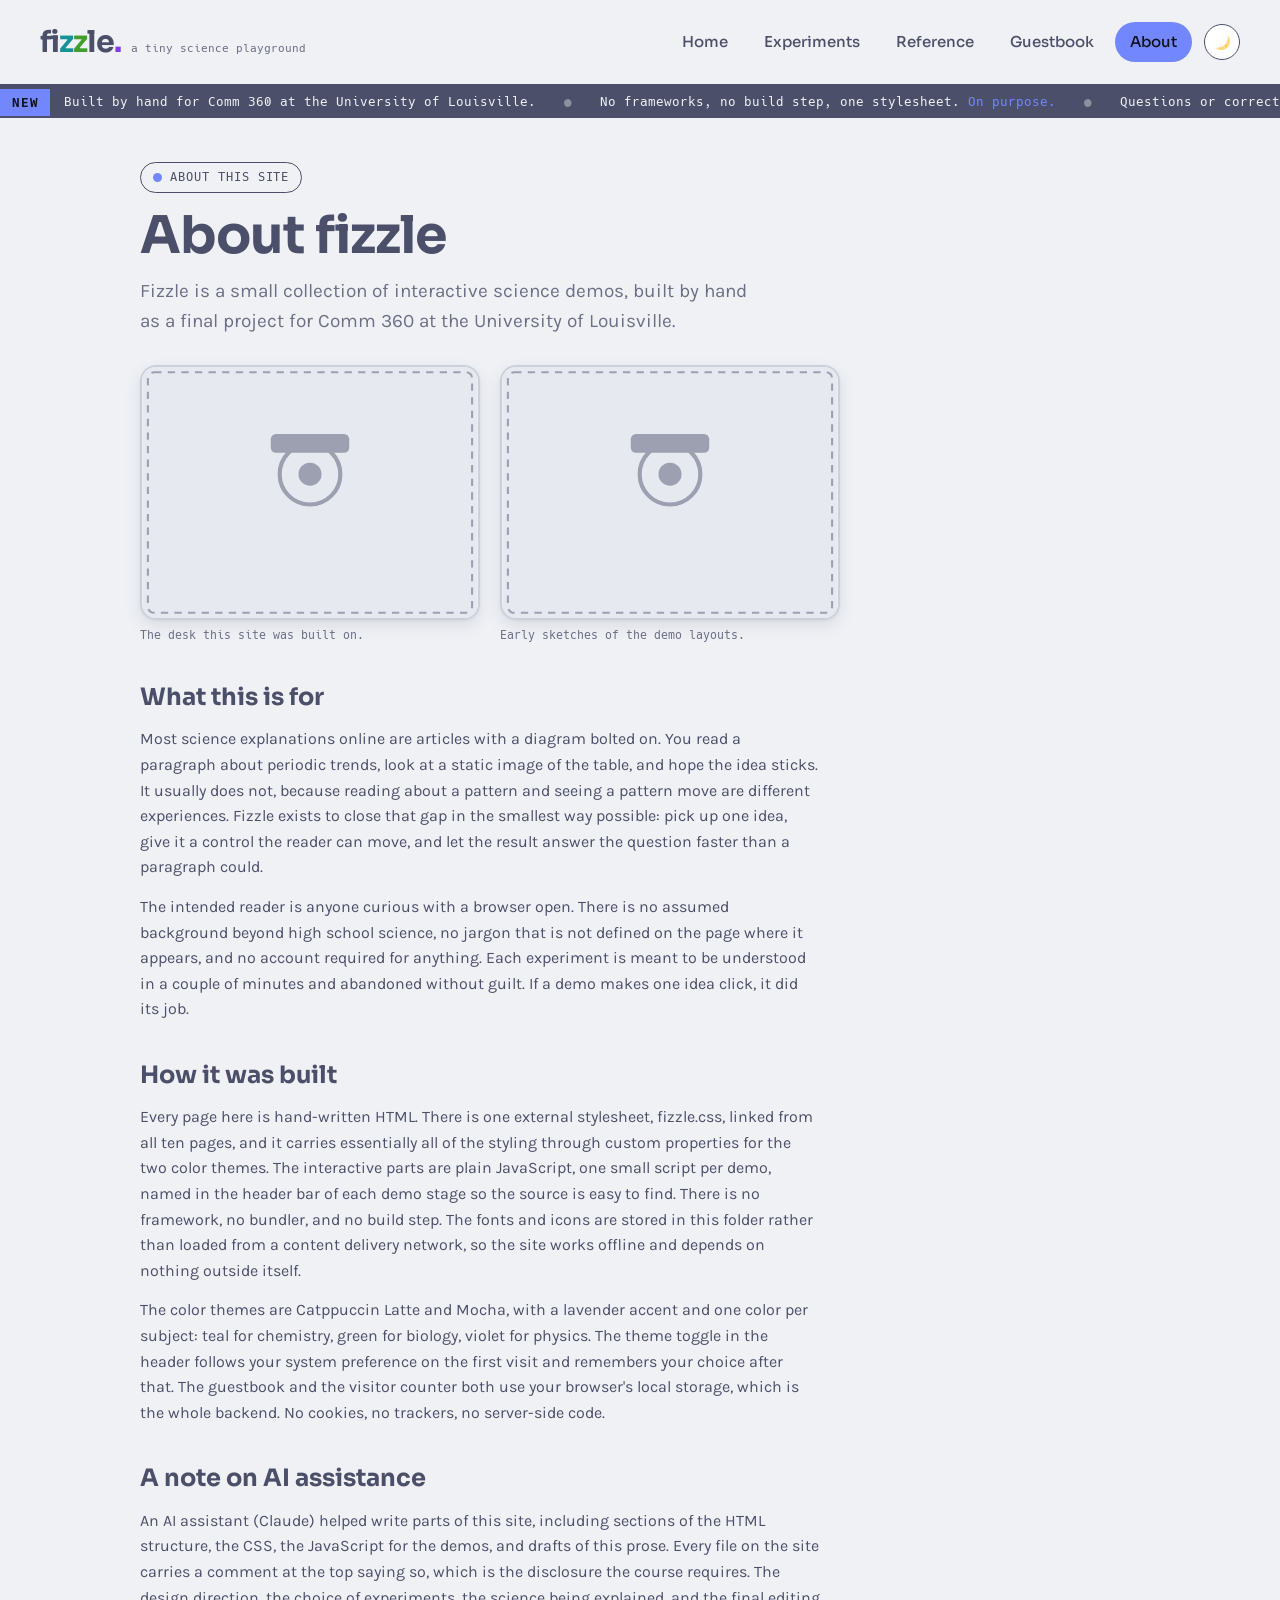
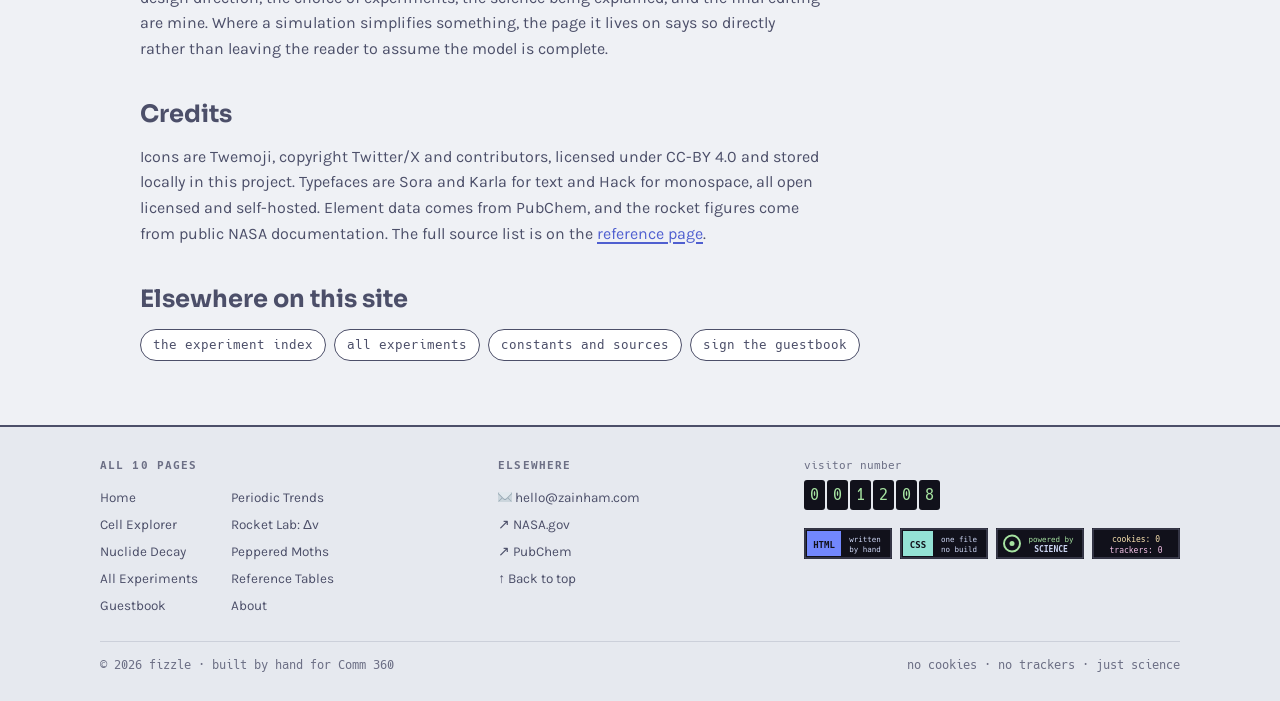
==== about.html @ 0d77f9d0 "feat: add about page Purpose, audience, build notes, the AI-assistance statement in prose, and credi" ====
<!DOCTYPE html>
<!-- AI-ASSISTED: portions of this file were written with the help of an AI assistant (Claude), per course policy.
     Twemoji icons (images/twemoji/) are copyright Twitter/X and contributors, licensed CC-BY 4.0. -->
<html lang="en">
<head>
<meta charset="utf-8">
<meta name="viewport" content="width=device-width, initial-scale=1">
<title>About &middot; fizzle.</title>
<meta name="description" content="What fizzle is, who it is for, and how it was built.">
<link rel="stylesheet" href="fizzle.css">
<link rel="icon" href="images/twemoji/26a1.svg">
<script src="js/site.js" defer></script>
</head>
<body>
<a class="fz-skip" href="#main">Skip to content</a>
<header class="fz-head" id="top">
  <a class="fz-logo" href="index.html">
    <span class="word">fi<em>z</em><em>z</em>le<em>.</em></span>
    <span class="dom">a tiny science playground</span>
  </a>
  <div class="fz-headright">
    <nav class="fz-nav" aria-label="Main navigation">
      <a href="index.html">Home</a>
      <a href="experiments.html">Experiments</a>
      <a href="reference.html">Reference</a>
      <a href="guestbook.html">Guestbook</a>
      <a href="about.html" class="on">About</a>
    </nav>
    <button class="fz-theme" type="button" aria-label="Toggle dark or light theme">
      <img class="em moon" src="images/twemoji/1f319.svg" alt="">
      <img class="em sun" src="images/twemoji/2600.svg" alt="">
    </button>
  </div>
</header>

<div class="fz-ticker">
  <button type="button" class="flag" id="fz-tick-btn" aria-pressed="false">NEW</button>
  <div class="lane"><div class="track">
    <span>Built by hand for Comm 360 at the University of Louisville.</span>
    <span class="sep">&#9679;</span>
    <span>No frameworks, no build step, one stylesheet. <em>On purpose.</em></span>
    <span class="sep">&#9679;</span>
    <span>Questions or corrections? The email link is in the footer.</span>
  </div></div>
</div>

<main class="fz-main" id="main">
  <span class="fz-kicker"><span class="dot"></span>about this site</span>
  <h1 class="fz-h1">About fizzle</h1>
  <p class="fz-hook">Fizzle is a small collection of interactive science demos, built by hand as a final project for Comm 360 at the University of Louisville.</p>

  <div class="fz-photos">
    <figure>
      <img src="images/about-photo-1.svg" alt="The desk where this site was built" width="340" height="255">
      <figcaption>The desk this site was built on.</figcaption>
    </figure>
    <figure>
      <img src="images/about-photo-2.svg" alt="Early sketches of the demo page layouts" width="340" height="255">
      <figcaption>Early sketches of the demo layouts.</figcaption>
    </figure>
  </div>

  <div class="fz-prose">
    <h2>What this is for</h2>
    <p>Most science explanations online are articles with a diagram bolted on. You read a paragraph about periodic trends, look at a static image of the table, and hope the idea sticks. It usually does not, because reading about a pattern and seeing a pattern move are different experiences. Fizzle exists to close that gap in the smallest way possible: pick up one idea, give it a control the reader can move, and let the result answer the question faster than a paragraph could.</p>
    <p>The intended reader is anyone curious with a browser open. There is no assumed background beyond high school science, no jargon that is not defined on the page where it appears, and no account required for anything. Each experiment is meant to be understood in a couple of minutes and abandoned without guilt. If a demo makes one idea click, it did its job.</p>

    <h2>How it was built</h2>
    <p>Every page here is hand-written HTML. There is one external stylesheet, fizzle.css, linked from all ten pages, and it carries essentially all of the styling through custom properties for the two color themes. The interactive parts are plain JavaScript, one small script per demo, named in the header bar of each demo stage so the source is easy to find. There is no framework, no bundler, and no build step. The fonts and icons are stored in this folder rather than loaded from a content delivery network, so the site works offline and depends on nothing outside itself.</p>
    <p>The color themes are Catppuccin Latte and Mocha, with a lavender accent and one color per subject: teal for chemistry, green for biology, violet for physics. The theme toggle in the header follows your system preference on the first visit and remembers your choice after that. The guestbook and the visitor counter both use your browser's local storage, which is the whole backend. No cookies, no trackers, no server-side code.</p>

    <h2>A note on AI assistance</h2>
    <p>An AI assistant (Claude) helped write parts of this site, including sections of the HTML structure, the CSS, the JavaScript for the demos, and drafts of this prose. Every file on the site carries a comment at the top saying so, which is the disclosure the course requires. The design direction, the choice of experiments, the science being explained, and the final editing are mine. Where a simulation simplifies something, the page it lives on says so directly rather than leaving the reader to assume the model is complete.</p>

    <h2>Credits</h2>
    <p>Icons are Twemoji, copyright Twitter/X and contributors, licensed under CC-BY 4.0 and stored locally in this project. Typefaces are Sora and Karla for text and Hack for monospace, all open licensed and self-hosted. Element data comes from PubChem, and the rocket figures come from public NASA documentation. The full source list is on the <a href="reference.html">reference page</a>.</p>

    <h2>Elsewhere on this site</h2>
    <ul class="fz-related">
      <li><a href="index.html">the experiment index</a></li>
      <li><a href="experiments.html">all experiments</a></li>
      <li><a href="reference.html">constants and sources</a></li>
      <li><a href="guestbook.html">sign the guestbook</a></li>
    </ul>
  </div>
</main>

<footer class="fz-foot">
  <div class="cols">
    <div>
      <h2>All 10 pages</h2>
      <ul class="fz-sitemap">
        <li><a href="index.html">Home</a></li>
        <li><a href="periodic.html">Periodic Trends</a></li>
        <li><a href="cells.html">Cell Explorer</a></li>
        <li><a href="rocket.html">Rocket Lab: &Delta;v</a></li>
        <li><a href="decay.html">Nuclide Decay</a></li>
        <li><a href="moths.html">Peppered Moths</a></li>
        <li><a href="experiments.html">All Experiments</a></li>
        <li><a href="reference.html">Reference Tables</a></li>
        <li><a href="guestbook.html">Guestbook</a></li>
        <li><a href="about.html">About</a></li>
      </ul>
    </div>
    <div>
      <h2>Elsewhere</h2>
      <ul>
        <li><a href="mailto:hello@zainham.com"><img class="em" src="images/twemoji/2709.svg" alt=""> hello@zainham.com</a></li>
        <li><a href="https://www.nasa.gov/">&#8599; NASA.gov</a></li>
        <li><a href="https://pubchem.ncbi.nlm.nih.gov/">&#8599; PubChem</a></li>
        <li><a href="#top">&#8593; Back to top</a></li>
      </ul>
    </div>
    <div class="fz-counter">
      <span class="lab">visitor number</span>
      <div class="fz-odo"><span>0</span><span>0</span><span>1</span><span>2</span><span>0</span><span>8</span></div>
      <div class="fz-badges">
        <img src="images/badge-1.svg" alt="88 by 31 button badge: HTML written by hand" width="88" height="31">
        <img src="images/badge-2.svg" alt="88 by 31 button badge: CSS, one file, no build step" width="88" height="31">
        <img src="images/badge-3.svg" alt="88 by 31 button badge: powered by science" width="88" height="31">
        <img src="images/badge-4.svg" alt="88 by 31 button badge: zero cookies, zero trackers" width="88" height="31">
      </div>
    </div>
  </div>
  <div class="base">
    <span>&copy; 2026 fizzle &middot; built by hand for Comm 360</span>
    <span>no cookies &middot; no trackers &middot; just science</span>
  </div>
</footer>
</body>
</html>
---- fizzle.css ----
/* AI-ASSISTED: portions of this file were written with the help of an AI assistant (Claude), per course policy.
   fizzle.css: the one external stylesheet for fizzle.zainham.com.
   Palette: Catppuccin Latte (light, default) / Catppuccin Mocha (dark), lavender accent.
   Fonts: Sora (display), Karla (body), Hack (mono), self-hosted in fonts/.
   Icons: Twemoji SVGs (CC-BY 4.0, jdecked/twemoji), self-hosted in images/twemoji/. */

/* ---------- fonts ---------- */
@font-face{font-family:'Sora';font-weight:400;font-style:normal;font-display:swap;src:url('fonts/sora-400.woff2') format('woff2')}
@font-face{font-family:'Sora';font-weight:500;font-style:normal;font-display:swap;src:url('fonts/sora-500.woff2') format('woff2')}
@font-face{font-family:'Sora';font-weight:600;font-style:normal;font-display:swap;src:url('fonts/sora-600.woff2') format('woff2')}
@font-face{font-family:'Sora';font-weight:700;font-style:normal;font-display:swap;src:url('fonts/sora-700.woff2') format('woff2')}
@font-face{font-family:'Karla';font-weight:400;font-style:normal;font-display:swap;src:url('fonts/karla-400.woff2') format('woff2')}
@font-face{font-family:'Karla';font-weight:400;font-style:italic;font-display:swap;src:url('fonts/karla-400-italic.woff2') format('woff2')}
@font-face{font-family:'Karla';font-weight:700;font-style:normal;font-display:swap;src:url('fonts/karla-700.woff2') format('woff2')}
@font-face{font-family:'Hack';font-weight:400;font-style:normal;font-display:swap;src:url('fonts/hack-400.woff2') format('woff2')}
@font-face{font-family:'Hack';font-weight:700;font-style:normal;font-display:swap;src:url('fonts/hack-700.woff2') format('woff2')}

/* ---------- theme tokens ---------- */
:root{
  /* Catppuccin Latte */
  --base:#eff1f5; --mantle:#e6e9ef; --crust:#dce0e8; --card:#ffffff;
  --text:#4c4f69; --subtext:#6c6f85; --line:#ccd0da; --border:#4c4f69;
  --lavender:#7287fd; --chem:#179299; --bio:#40a02b; --phys:#8839ef;
  --yellow:#df8e1d; --pink:#ea76cb; --green:#40a02b; --odo:#a6e3a1;
  --inv-bg:#4c4f69; --inv-text:#eff1f5; --accent-contrast:#11111b;
  /* text-only accent variants: the display accents above fail WCAG AA as text */
  --link:#4f5fd0; --link-hover:#c4257f; --pink-text:#c4257f;
  --phys-contrast:#ffffff;
  --chem-soft:color-mix(in oklab,var(--chem) 14%,var(--card));
  --bio-soft:color-mix(in oklab,var(--bio) 14%,var(--card));
  --phys-soft:color-mix(in oklab,var(--phys) 14%,var(--card));
  --yellow-soft:color-mix(in oklab,var(--yellow) 16%,var(--card));
  --lav-soft:color-mix(in oklab,var(--lavender) 14%,var(--card));
  --radius:16px; --shadow:0 2px 0 var(--border);
  --shadow-soft:0 1px 2px rgba(76,79,105,.08),0 6px 16px rgba(76,79,105,.12);
  --font-display:'Sora',sans-serif;
  --font-body:'Karla',sans-serif;
  --font-mono:'Hack','IBM Plex Mono',monospace;
}
body.dark{
  /* Catppuccin Mocha */
  --base:#1e1e2e; --mantle:#181825; --crust:#11111b; --card:#313244;
  --text:#cdd6f4; --subtext:#a6adc8; --line:#45475a; --border:#585b70;
  --lavender:#b4befe; --chem:#94e2d5; --bio:#a6e3a1; --phys:#cba6f7;
  --yellow:#f9e2af; --pink:#f5c2e7; --green:#a6e3a1; --odo:#a6e3a1;
  --inv-bg:#11111b; --inv-text:#cdd6f4; --accent-contrast:#11111b;
  --link:#b4befe; --link-hover:#f5c2e7; --pink-text:#f5c2e7;
  --phys-contrast:#11111b;
  --chem-soft:color-mix(in oklab,var(--chem) 20%,var(--card));
  --bio-soft:color-mix(in oklab,var(--bio) 20%,var(--card));
  --phys-soft:color-mix(in oklab,var(--phys) 20%,var(--card));
  --yellow-soft:color-mix(in oklab,var(--yellow) 20%,var(--card));
  --lav-soft:color-mix(in oklab,var(--lavender) 20%,var(--card));
  --shadow-soft:0 2px 4px rgba(0,0,0,.3),0 8px 20px rgba(0,0,0,.35);
}

/* ---------- base ---------- */
*,*::before,*::after{box-sizing:border-box}
html{scroll-behavior:smooth}
body{margin:0;background:var(--base);color:var(--text);font-family:var(--font-body);font-size:16px;line-height:1.6;min-height:100vh;display:flex;flex-direction:column}
img{max-width:100%;border:0}
a img{border:0}
img.em{width:1em;height:1em;vertical-align:-0.125em}
a{color:var(--link);text-decoration-thickness:1.5px;text-underline-offset:3px}
a:hover{color:var(--link-hover)}
:focus-visible{outline:2.5px solid var(--link);outline-offset:2px;border-radius:4px}
::selection{background:var(--lav-soft)}
.visually-hidden{position:absolute;width:1px;height:1px;margin:-1px;padding:0;overflow:hidden;clip:rect(0 0 0 0);white-space:nowrap;border:0}
.fz-skip{position:absolute;left:-9999px;top:0;background:var(--card);border:2px solid var(--border);border-radius:8px;padding:8px 14px;z-index:99;font-family:var(--font-display)}
.fz-skip:focus{left:12px;top:12px}

/* ---------- header ---------- */
.fz-head{display:flex;align-items:center;justify-content:space-between;gap:24px;padding:18px 40px;border-bottom:2px solid var(--border);background:var(--base)}
.fz-logo{display:flex;align-items:baseline;gap:10px;text-decoration:none;color:var(--text)}
.fz-logo:hover{color:var(--text)}
.fz-logo .word{font-family:var(--font-display);font-weight:700;font-size:30px;letter-spacing:-0.03em}
.fz-logo .word em{font-style:normal;color:var(--chem)}
.fz-logo .word em+em{color:var(--bio)}
.fz-logo .word em+em+em{color:var(--phys)}
.fz-logo .dom{font-family:var(--font-mono);font-size:11px;color:var(--subtext)}
.fz-headright{display:flex;align-items:center;gap:12px}
.fz-nav{display:flex;gap:6px;flex-wrap:wrap}
.fz-nav a{font-family:var(--font-display);font-weight:500;font-size:15px;text-decoration:none;color:var(--text);padding:7px 14px;border-radius:99px;border:1.5px solid transparent}
.fz-nav a:hover{border-color:var(--border);color:var(--text)}
.fz-nav a.on{background:var(--lavender);color:var(--accent-contrast)}
.fz-theme{flex:none;width:36px;height:36px;border-radius:50%;border:1.5px solid var(--border);background:var(--card);cursor:pointer;font-size:15px;display:flex;align-items:center;justify-content:center;padding:0}
.fz-theme:hover{background:var(--lav-soft)}
body.dark .fz-theme .moon{display:none}
body:not(.dark) .fz-theme .sun{display:none}

/* ---------- ticker ---------- */
.fz-ticker{display:flex;align-items:center;background:var(--inv-bg);color:var(--inv-text);font-family:var(--font-mono);font-size:12.5px;overflow:hidden}
.fz-ticker .flag{background:var(--lavender);color:var(--accent-contrast);font-weight:700;padding:6px 12px;flex:none;letter-spacing:.06em;z-index:1;border:0;font-family:var(--font-mono);font-size:12.5px;cursor:pointer}
.fz-ticker .flag:hover{background:var(--link-hover);color:#ffffff}
.fz-ticker.paused .track{animation-play-state:paused}
.fz-ticker .lane{flex:1;overflow:hidden}
.fz-ticker .track{display:inline-flex;white-space:nowrap;padding:6px 0;animation:fz-marquee 40s linear infinite}
.fz-ticker:hover .track{animation-play-state:paused}
.fz-ticker .track span{padding:0 14px}
.fz-ticker .track em{font-style:normal;color:var(--lavender)}
body.dark .fz-ticker .track em{color:var(--yellow)}
.fz-ticker .track .sep{opacity:.4}
@keyframes fz-marquee{from{transform:translateX(0)}to{transform:translateX(-50%)}}

/* ---------- page body ---------- */
.fz-main{flex:1;width:100%;max-width:1080px;margin:0 auto;padding:44px 40px 64px}
.fz-kicker{display:inline-flex;align-items:center;gap:8px;font-family:var(--font-mono);font-size:12px;letter-spacing:.08em;text-transform:uppercase;padding:5px 12px;border:1.5px solid var(--border);border-radius:99px;margin:0 0 16px}
.fz-kicker .dot{width:9px;height:9px;border-radius:50%;background:var(--lavender)}
.fz-h1{font-family:var(--font-display);font-weight:700;font-size:52px;line-height:1.05;letter-spacing:-0.02em;margin:0 0 12px;text-wrap:balance}
.fz-hook{font-size:19px;color:var(--subtext);margin:0 0 28px;max-width:56ch;text-wrap:pretty}
.fz-hook strong{color:var(--text)}
.fz-lede{display:flex;gap:32px;align-items:flex-start;justify-content:space-between}
.fz-lede .txt{min-width:0}
.fz-hero-art{flex:none;width:250px;border:2px solid var(--line);border-radius:var(--radius);box-shadow:var(--shadow-soft);background:var(--card)}

/* subject accents via body class */
body.chem .fz-kicker .dot{background:var(--chem)}
body.bio .fz-kicker .dot{background:var(--bio)}
body.phys .fz-kicker .dot{background:var(--phys)}
body.chem .fz-stage{border-color:var(--chem)} body.chem .fz-stage .bar{background:var(--chem-soft)}
body.bio .fz-stage{border-color:var(--bio)}   body.bio .fz-stage .bar{background:var(--bio-soft)}
body.phys .fz-stage{border-color:var(--phys)} body.phys .fz-stage .bar{background:var(--phys-soft)}

/* ---------- hub: stats + experiment directory ---------- */
.fz-hero{padding:10px 0 26px}
.fz-hero .fz-h1{font-size:54px;max-width:22ch}
.fz-stats{display:flex;gap:10px;flex-wrap:wrap;margin-top:4px}
.fz-stats span{font-family:var(--font-mono);font-size:12px;border:1.5px dashed var(--border);border-radius:8px;padding:5px 12px;color:var(--subtext)}
.fz-stats span strong{color:var(--text);font-weight:600}
.fz-dirhead{display:flex;align-items:baseline;justify-content:space-between;border-bottom:2px solid var(--border);padding-bottom:8px;margin:26px 0 0}
.fz-dirhead h2{font-family:var(--font-display);font-size:20px;margin:0}
.fz-dirhead a{font-family:var(--font-mono);font-size:12px}
.fz-dir{display:flex;flex-direction:column}
.fz-exp{display:grid;grid-template-columns:64px 110px 1fr auto 30px;gap:18px;align-items:center;padding:20px 14px;border-bottom:1.5px solid var(--line);text-decoration:none;color:var(--text)}
.fz-exp:hover{background:var(--card);color:var(--text)}
.fz-exp .idx{font-family:var(--font-mono);font-size:26px;font-weight:500;color:var(--line)}
.fz-exp:hover .idx{color:var(--lavender)}
.fz-exp .subj{font-family:var(--font-mono);font-size:10.5px;letter-spacing:.09em;text-transform:uppercase;font-weight:700;padding:4px 0;text-align:center;border-radius:99px;border:1.5px solid}
.subj.chem{color:var(--chem);border-color:var(--chem);background:var(--chem-soft)}
.subj.bio{color:var(--bio);border-color:var(--bio);background:var(--bio-soft)}
.subj.phys{color:var(--phys);border-color:var(--phys);background:var(--phys-soft)}
.subj.tbd{color:var(--subtext);border-color:var(--line);background:none}
.fz-exp h3{font-family:var(--font-display);font-size:22px;margin:0 0 2px;line-height:1.2}
.fz-exp p{margin:0;font-size:14px;color:var(--subtext);line-height:1.45}
.fz-exp .status{font-family:var(--font-mono);font-size:11px;padding:4px 10px;border-radius:99px}
.fz-exp .status.ready{background:var(--bio-soft);color:var(--bio);font-weight:700}
.fz-exp .status.wip{border:1.5px dashed var(--line);color:var(--subtext)}
.fz-exp .arrow{font-family:var(--font-display);font-size:20px;color:var(--subtext)}
.fz-exp:hover .arrow{color:var(--lavender)}
.fz-row3{display:grid;grid-template-columns:repeat(3,1fr);gap:20px;margin-top:30px}
.fz-mini{display:flex;gap:14px;align-items:center;background:var(--card);border:2px solid var(--line);border-radius:var(--radius);box-shadow:var(--shadow-soft);padding:16px 18px;text-decoration:none;color:var(--text);transition:border-color .12s,box-shadow .12s,transform .12s}
.fz-mini:hover{border-color:var(--border);box-shadow:var(--shadow);transform:translate(-2px,-2px);color:var(--text)}
.fz-mini .ico{font-size:24px}
.fz-mini h3{font-family:var(--font-display);font-size:16.5px;margin:0}
.fz-mini p{margin:0;font-size:13px;color:var(--subtext)}

/* ---------- demo stage ---------- */
.fz-stage{background:var(--card);border:2.5px solid var(--line);border-radius:var(--radius);box-shadow:var(--shadow-soft);overflow:hidden;margin:0 0 14px}
.fz-stage .bar{display:flex;align-items:center;justify-content:space-between;gap:12px;padding:10px 16px;border-bottom:2px solid var(--line);font-family:var(--font-mono);font-size:12px}
.fz-stage .bar .howto{color:var(--subtext);text-align:right}
.fz-stage .well{padding:26px}
.fz-caption{font-size:13.5px;color:var(--subtext);font-style:italic;margin:0 0 30px}
.fz-btn{font-family:var(--font-display);font-size:13.5px;font-weight:500;padding:7px 14px;border-radius:99px;border:1.5px solid var(--border);background:var(--card);color:var(--text);cursor:pointer}
.fz-btn:hover{background:var(--lav-soft)}
body.chem .fz-btn.on{background:var(--chem);border-color:var(--chem);color:var(--accent-contrast)}
body.bio .fz-btn.on{background:var(--bio);border-color:var(--bio);color:var(--accent-contrast)}
body.phys .fz-btn.on{background:var(--phys);border-color:var(--phys);color:var(--phys-contrast)}
.fz-read{margin-top:16px;display:flex;gap:12px;align-items:center;flex-wrap:wrap;font-family:var(--font-mono);font-size:12.5px;background:var(--base);border:1.5px dashed var(--border);border-radius:8px;padding:10px 14px}
.fz-read strong{font-size:15px;font-family:var(--font-mono)}

/* ---------- prose ---------- */
.fz-prose h2{font-family:var(--font-display);font-size:24px;margin:34px 0 10px}
.fz-prose p{max-width:68ch;margin:0 0 14px;text-wrap:pretty}
.fz-related{margin:8px 0 0;padding:0;list-style:none;display:flex;flex-wrap:wrap;gap:8px}
.fz-related li a{display:inline-block;font-family:var(--font-mono);font-size:12.5px;border:1.5px solid var(--border);border-radius:99px;padding:5px 12px;text-decoration:none;color:var(--text);background:var(--card)}
.fz-related li a:hover{background:var(--lav-soft);color:var(--text)}

/* ---------- periodic ---------- */
.pt-controls{display:flex;gap:8px;margin-bottom:18px;flex-wrap:wrap}
.pt{display:grid;grid-template-columns:repeat(18,1fr);gap:3px;position:relative}
.pt button.el{aspect-ratio:1;border:1px solid var(--border);border-radius:4px;display:flex;align-items:center;justify-content:center;font-family:var(--font-mono);font-size:10px;background:var(--chem-soft);color:var(--text);cursor:pointer;padding:0;min-width:0}
.pt button.el:hover{outline:2px solid var(--chem);outline-offset:1px;z-index:1}
.pt button.el.sel{outline:2.5px solid var(--border);outline-offset:1px;font-weight:700;z-index:2}
.pt button.el.nodata{border-style:dashed;color:var(--subtext)}
.pt .gap{grid-column:1 / -1;height:10px}
.pt .lbl56{border:none;background:none;font-family:var(--font-mono);font-size:9px;color:var(--subtext);display:flex;align-items:center;justify-content:center}
.pt-arrow{margin:0 0 12px;font-family:var(--font-display);font-weight:600;color:var(--chem);font-size:14px;display:flex;align-items:center;gap:10px}
.pt-arrow .line{flex:1;height:3px;background:var(--chem);border-radius:2px;position:relative;min-width:60px}
.pt-arrow .line::after{content:"";position:absolute;right:-2px;top:-5px;border:7px solid transparent;border-left-color:var(--chem)}

/* ---------- cells ---------- */
.cx-tabs{display:flex;gap:8px;margin-bottom:18px;flex-wrap:wrap}
.cx-wrap{display:flex;gap:24px;align-items:center;flex-wrap:wrap}
.cx-svg{flex:1 1 380px;max-width:520px}
.cx-svg svg{width:100%;height:auto;display:block}
.cx-svg .org{cursor:pointer;transition:filter .12s}
.cx-svg .org:hover,.cx-svg .org:focus-visible{filter:brightness(1.08) saturate(1.3)}
.cx-svg .org.sel{stroke:var(--border);stroke-width:2.5}
.cx-list{flex:1 1 220px;display:flex;flex-direction:column;gap:6px;list-style:none;margin:0;padding:0}
.cx-list button{font-family:var(--font-mono);font-size:12.5px;text-align:left;border:1.5px solid var(--line);background:var(--card);color:var(--text);border-radius:8px;padding:7px 10px;cursor:pointer}
.cx-list button:hover{border-color:var(--bio)}
.cx-list button.on{border-color:var(--bio);background:var(--bio-soft)}

/* ---------- rocket ---------- */
.rk-wrap{display:flex;gap:28px;flex-wrap:wrap}
.rk-svg{flex:0 0 150px;align-self:center}
.rk-svg svg{width:100%;height:auto}
.rk-controls{flex:1 1 320px;display:flex;flex-direction:column;gap:16px}
.rk-controls .row label{display:block;font-family:var(--font-display);font-weight:600;font-size:14px;margin-bottom:4px}
.rk-controls .row output{font-family:var(--font-mono);font-size:12.5px;color:var(--subtext);float:right}
.rk-controls input[type=range]{width:100%;accent-color:var(--phys)}
.rk-bar{margin-top:18px}
.rk-bar .lab{display:flex;justify-content:space-between;font-family:var(--font-mono);font-size:11.5px;color:var(--subtext);margin-bottom:5px}
.rk-track{position:relative;height:26px;border:1.5px solid var(--border);border-radius:99px;background:var(--base);overflow:hidden}
.rk-fill{position:absolute;inset:0 auto 0 0;width:0%;background:var(--phys);transition:width .25s ease}
.rk-goal{position:absolute;top:-4px;bottom:-4px;width:2.5px;background:var(--pink)}
.rk-verdict{margin-top:14px;font-family:var(--font-display);font-weight:700;font-size:19px}
.rk-verdict .sub{display:block;font-family:var(--font-mono);font-weight:400;font-size:12px;color:var(--subtext);margin-top:2px}

/* ---------- decay ---------- */
.dk-wrap{display:flex;gap:26px;flex-wrap:wrap}
.dk-chartbox{flex:1 1 300px;min-width:280px}
.dk-chartbox h3,.dk-simbox h3{font-family:var(--font-mono);font-size:11px;letter-spacing:.08em;text-transform:uppercase;color:var(--subtext);margin:0 0 8px}
.dk-chart{position:relative;border:1.5px solid var(--line);border-radius:8px;background:var(--base);width:100%}
.dk-cells{position:absolute;inset:6px}
.dk-cells span{position:absolute;width:2.2%;height:2.6%;border-radius:1px}
.dk-island{position:absolute;left:66%;bottom:76%;width:14%;height:11%;border:1.5px dashed var(--pink);border-radius:4px}
.dk-islandlab{position:absolute;left:62%;bottom:88%;font-family:var(--font-mono);font-size:9px;line-height:1.25;color:var(--pink);text-align:center}
.dk-markers{position:absolute;inset:6px}
.dk-mark{position:absolute;width:11px;height:11px;padding:0;border-radius:50%;border:2px solid var(--border);background:var(--card);cursor:pointer;transform:translate(-50%,50%)}
.dk-mark:hover{background:var(--lavender)}
.dk-mark.on{background:var(--pink);border-color:var(--pink);box-shadow:0 0 0 3px color-mix(in oklab,var(--pink) 30%,transparent)}
.dk-axis{font-family:var(--font-mono);font-size:10.5px;color:var(--subtext);margin-top:4px;display:flex;justify-content:space-between}
.dk-presets{display:flex;gap:6px;flex-wrap:wrap;margin-top:10px}
.dk-presets .fz-btn{font-family:var(--font-mono);font-size:12px;padding:5px 11px}
.dk-simbox{flex:1 1 340px;min-width:300px}
.dk-atoms{display:grid;grid-template-columns:repeat(25,1fr);gap:2px;margin-bottom:10px}
.dk-atoms span{aspect-ratio:1;border-radius:50%;background:var(--chem);transition:background .3s,opacity .3s}
.dk-atoms span.gone{background:var(--line);opacity:.45}
.dk-timeline{position:relative;height:24px;border-bottom:1.5px solid var(--border);margin-bottom:10px;font-family:var(--font-mono);font-size:10px;color:var(--subtext)}
.dk-timeline .tick{position:absolute;bottom:0;transform:translateX(-50%);border-left:1.5px solid var(--border);padding:0 3px;height:8px}
.dk-timeline .tick em{font-style:normal;position:absolute;top:-16px;left:50%;transform:translateX(-50%);white-space:nowrap}
.dk-timeline .cursor{position:absolute;bottom:0;height:100%;border-left:2px solid var(--pink)}
.dk-ctl{display:flex;gap:8px;align-items:center;flex-wrap:wrap}
.dk-chain{font-family:var(--font-mono);font-size:12px;margin-top:10px;color:var(--subtext)}
.dk-chain strong{color:var(--text)}

/* ---------- moths ---------- */
.mo-wrap{display:flex;gap:26px;flex-wrap:wrap}
.mo-scenebox{flex:1 1 400px}
.mo-scene{position:relative;width:100%;aspect-ratio:16/10;border-radius:10px;border:1.5px solid var(--border);overflow:hidden;background:
  radial-gradient(circle at 20% 30%,rgba(0,0,0,.12) 0 8%,transparent 9%),
  radial-gradient(circle at 70% 60%,rgba(0,0,0,.10) 0 6%,transparent 7%),
  repeating-linear-gradient(94deg,var(--bark-a,#c9bda6) 0 14px,var(--bark-b,#b7a98e) 14px 26px,var(--bark-a,#c9bda6) 26px 42px)}
.mo-scene .moth{position:absolute;width:34px;height:34px;border:none;background:none;padding:0;cursor:crosshair;transform:translate(-50%,-50%)}
.mo-scene .moth svg{width:100%;height:100%;filter:drop-shadow(0 1px 1px rgba(0,0,0,.25))}
.mo-scene .moth:hover svg{transform:scale(1.12)}
.mo-side{flex:1 1 260px;display:flex;flex-direction:column;gap:14px}
.mo-side .row label{display:block;font-family:var(--font-display);font-weight:600;font-size:14px;margin-bottom:4px}
.mo-era{display:flex;gap:6px;flex-wrap:wrap}
.mo-stats{font-family:var(--font-mono);font-size:12.5px;display:flex;flex-direction:column;gap:6px}
.mo-split{display:flex;height:18px;border:1.5px solid var(--border);border-radius:99px;overflow:hidden}
.mo-split span{width:50%}
.mo-split .lite{background:#e8dfc8}
.mo-split .dark{background:#3a3632}
.mo-chart{display:flex;align-items:flex-end;gap:3px;height:80px;border-bottom:1.5px solid var(--border);padding-top:4px}
.mo-chart span{flex:0 0 auto;width:calc(10% - 3px);background:var(--bio);border-radius:2px 2px 0 0;min-height:2px}
.mo-side .lbl{display:block;font-family:var(--font-display);font-weight:600;font-size:14px;margin-bottom:4px}
.mo-chart span.now{background:var(--pink)}

/* ---------- guestbook ---------- */
.fz-form{background:var(--card);border:2px solid var(--line);border-radius:var(--radius);box-shadow:var(--shadow-soft);padding:28px 30px;max-width:640px}
.fz-form .row{margin-bottom:18px}
.fz-form label.lbl{display:block;font-family:var(--font-display);font-weight:600;font-size:14.5px;margin-bottom:6px}
.fz-form .req{color:var(--pink-text)}
.fz-form input[type=text],.fz-form input[type=email],.fz-form select,.fz-form textarea{width:100%;font-family:var(--font-body);font-size:15px;padding:10px 12px;border:1.5px solid var(--border);border-radius:8px;background:var(--base);color:var(--text)}
.fz-form textarea{min-height:110px;resize:vertical}
.fz-form .help{font-size:12.5px;color:var(--subtext);margin-top:4px}
.fz-form fieldset{border:0;padding:0;margin:0}
.fz-form .choices{display:flex;flex-wrap:wrap;gap:10px 18px;font-size:14.5px}
.fz-form .choices label{display:flex;gap:6px;align-items:center}
.fz-form .choices input[type=radio]{accent-color:var(--lavender)}
.fz-form .err{display:none;font-family:var(--font-mono);font-size:12px;color:var(--pink-text);margin-top:4px}
.fz-form .row.bad .err{display:block}
.fz-form .row.bad input,.fz-form .row.bad textarea{border-color:var(--pink-text)}
.fz-thanks{display:none;font-family:var(--font-mono);font-size:13px;background:var(--bio-soft);border:1.5px solid var(--bio);color:var(--text);border-radius:8px;padding:10px 14px;margin-top:14px}
.fz-thanks.show{display:block}
.fz-submit{font-family:var(--font-display);font-weight:600;font-size:16px;background:var(--lavender);color:var(--accent-contrast);border:2px solid var(--line);border-radius:99px;padding:11px 26px;cursor:pointer;box-shadow:var(--shadow-soft);transition:border-color .12s,box-shadow .12s,transform .12s}
.fz-submit:hover{border-color:var(--border);box-shadow:var(--shadow);transform:translate(-2px,-2px)}
.fz-wall{margin-top:36px;max-width:640px}
.fz-wall h2{font-family:var(--font-display);font-size:24px;margin:0 0 4px}
.fz-wall .note{font-size:13px;color:var(--subtext);font-family:var(--font-mono);margin:0 0 16px}
.fz-entry{border:1.5px solid var(--border);border-radius:10px;background:var(--card);padding:14px 18px;margin-bottom:12px}
.fz-entry .who{font-family:var(--font-mono);font-size:12px;color:var(--subtext);margin-bottom:4px}
.fz-entry .who strong{color:var(--text)}
.fz-entry p{margin:0;font-size:14.5px}

/* ---------- tables ---------- */
.fz-tablewrap{overflow-x:auto}
.fz-table{width:100%;border-collapse:separate;background:var(--card);border:2px solid var(--line);border-radius:var(--radius);box-shadow:var(--shadow-soft);overflow:hidden;font-size:14.5px;border-spacing:0;margin:0 0 8px}
.fz-table caption{caption-side:top;text-align:left;font-family:var(--font-mono);font-size:12px;color:var(--subtext);padding:0 2px 10px}
.fz-table th{font-family:var(--font-mono);font-size:11px;letter-spacing:.08em;text-transform:uppercase;text-align:left;color:var(--subtext);background:var(--mantle);padding:10px 14px;border-bottom:2px solid var(--line)}
.fz-table td{padding:12px 14px;border-bottom:1.5px solid var(--line);vertical-align:top}
.fz-table tbody tr:last-child td{border-bottom:none}
.fz-table tbody tr:hover{background:var(--lav-soft)}
.fz-table td.num{font-family:var(--font-mono);color:var(--subtext)}
.fz-table td.name{font-family:var(--font-display);font-weight:600;white-space:nowrap}
.fz-table td.mono{font-family:var(--font-mono);font-size:13px}
.fz-table td.how{color:var(--subtext);font-size:13.5px}
.fz-table .subj{font-family:var(--font-mono);font-size:10px;letter-spacing:.08em;text-transform:uppercase;font-weight:700;padding:3px 10px;border-radius:99px;border:1.5px solid}
h2.fz-tablehead{font-family:var(--font-display);font-size:24px;margin:38px 0 12px}

/* ---------- about ---------- */
.fz-photos{display:flex;gap:20px;flex-wrap:wrap;margin:20px 0}
.fz-photos figure{margin:0;flex:1 1 260px;max-width:340px}
.fz-photos img{width:100%;border:2px solid var(--line);border-radius:var(--radius);box-shadow:var(--shadow-soft);display:block}
.fz-photos figcaption{font-family:var(--font-mono);font-size:11.5px;color:var(--subtext);margin-top:6px}

/* ---------- footer ---------- */
.fz-foot{border-top:2px solid var(--border);background:var(--mantle);padding:30px 40px 26px;margin-top:auto}
.fz-foot .cols{display:flex;gap:44px;justify-content:space-between;flex-wrap:wrap;max-width:1080px;margin:0 auto}
.fz-foot h2{font-family:var(--font-mono);font-size:11px;letter-spacing:.1em;text-transform:uppercase;color:var(--subtext);margin:0 0 10px;font-weight:700}
.fz-foot ul{list-style:none;margin:0;padding:0;font-size:13.5px;line-height:2}
.fz-foot ul a{color:var(--text);text-decoration:none}
.fz-foot ul a:hover{text-decoration:underline;color:var(--text)}
.fz-sitemap{display:grid;grid-template-columns:1fr 1fr;gap:0 28px}
.fz-counter{display:flex;flex-direction:column;gap:6px;align-items:flex-start}
.fz-counter .lab{font-family:var(--font-mono);font-size:11px;color:var(--subtext)}
.fz-odo{display:flex;gap:2px}
.fz-odo span{background:#11111b;color:var(--odo);font-family:var(--font-mono);font-size:15px;padding:3px 6px;border-radius:3px}
.fz-badges{display:flex;gap:8px;margin-top:12px;flex-wrap:wrap}
.fz-badges img{width:88px;height:31px;border:0;image-rendering:auto}
.fz-foot .base{display:flex;justify-content:space-between;gap:20px;flex-wrap:wrap;border-top:1px solid var(--line);margin-top:22px;padding-top:14px;font-family:var(--font-mono);font-size:12px;color:var(--subtext);max-width:1080px;margin-left:auto;margin-right:auto}
.fz-foot .base a{color:var(--text)}

/* ---------- motion + mobile ---------- */
@media (prefers-reduced-motion:reduce){
  html{scroll-behavior:auto}
  .fz-ticker .track{animation:none}
  *{transition:none!important}
}
@media (max-width:720px){
  .fz-head{padding:14px 18px;flex-wrap:wrap;gap:10px}
  .fz-logo .word{font-size:26px}
  .fz-logo .dom{display:none}
  .fz-headright{width:100%;justify-content:space-between;flex-direction:row-reverse}
  .fz-nav{gap:5px}
  .fz-nav a{font-size:14px;padding:6px 12px;border:1.5px solid var(--line)}
  .fz-nav a.on{border-color:var(--lavender)}
  .fz-main{padding:26px 18px 40px}
  .fz-h1,.fz-hero .fz-h1{font-size:34px}
  .fz-hook{font-size:16px}
  .fz-lede{flex-direction:column}
  .fz-hero-art{width:100%;max-width:320px}
  .fz-exp{grid-template-columns:40px 1fr 24px;gap:12px;padding:16px 8px}
  .fz-exp .idx{font-size:20px}
  .fz-exp .subj{grid-row:1;display:inline-block;padding:2px 9px;margin-bottom:4px;justify-self:start}
  .fz-exp .subj,.fz-exp .status{display:none}
  .fz-exp h3{font-size:18px}
  .fz-row3{grid-template-columns:1fr}
  .fz-stage .well{padding:16px}
  .fz-foot{padding:24px 18px 20px}
  .fz-foot .cols{gap:26px}
}

/* Keep periodic tiles at a usable tap-target size on narrow screens by
   letting the grid scroll sideways instead of shrinking below 24px. */
@media (max-width:720px){
  .pt-scroll{overflow-x:auto}
  .pt{min-width:520px}
  .pt-arrow{font-size:12.5px}
}
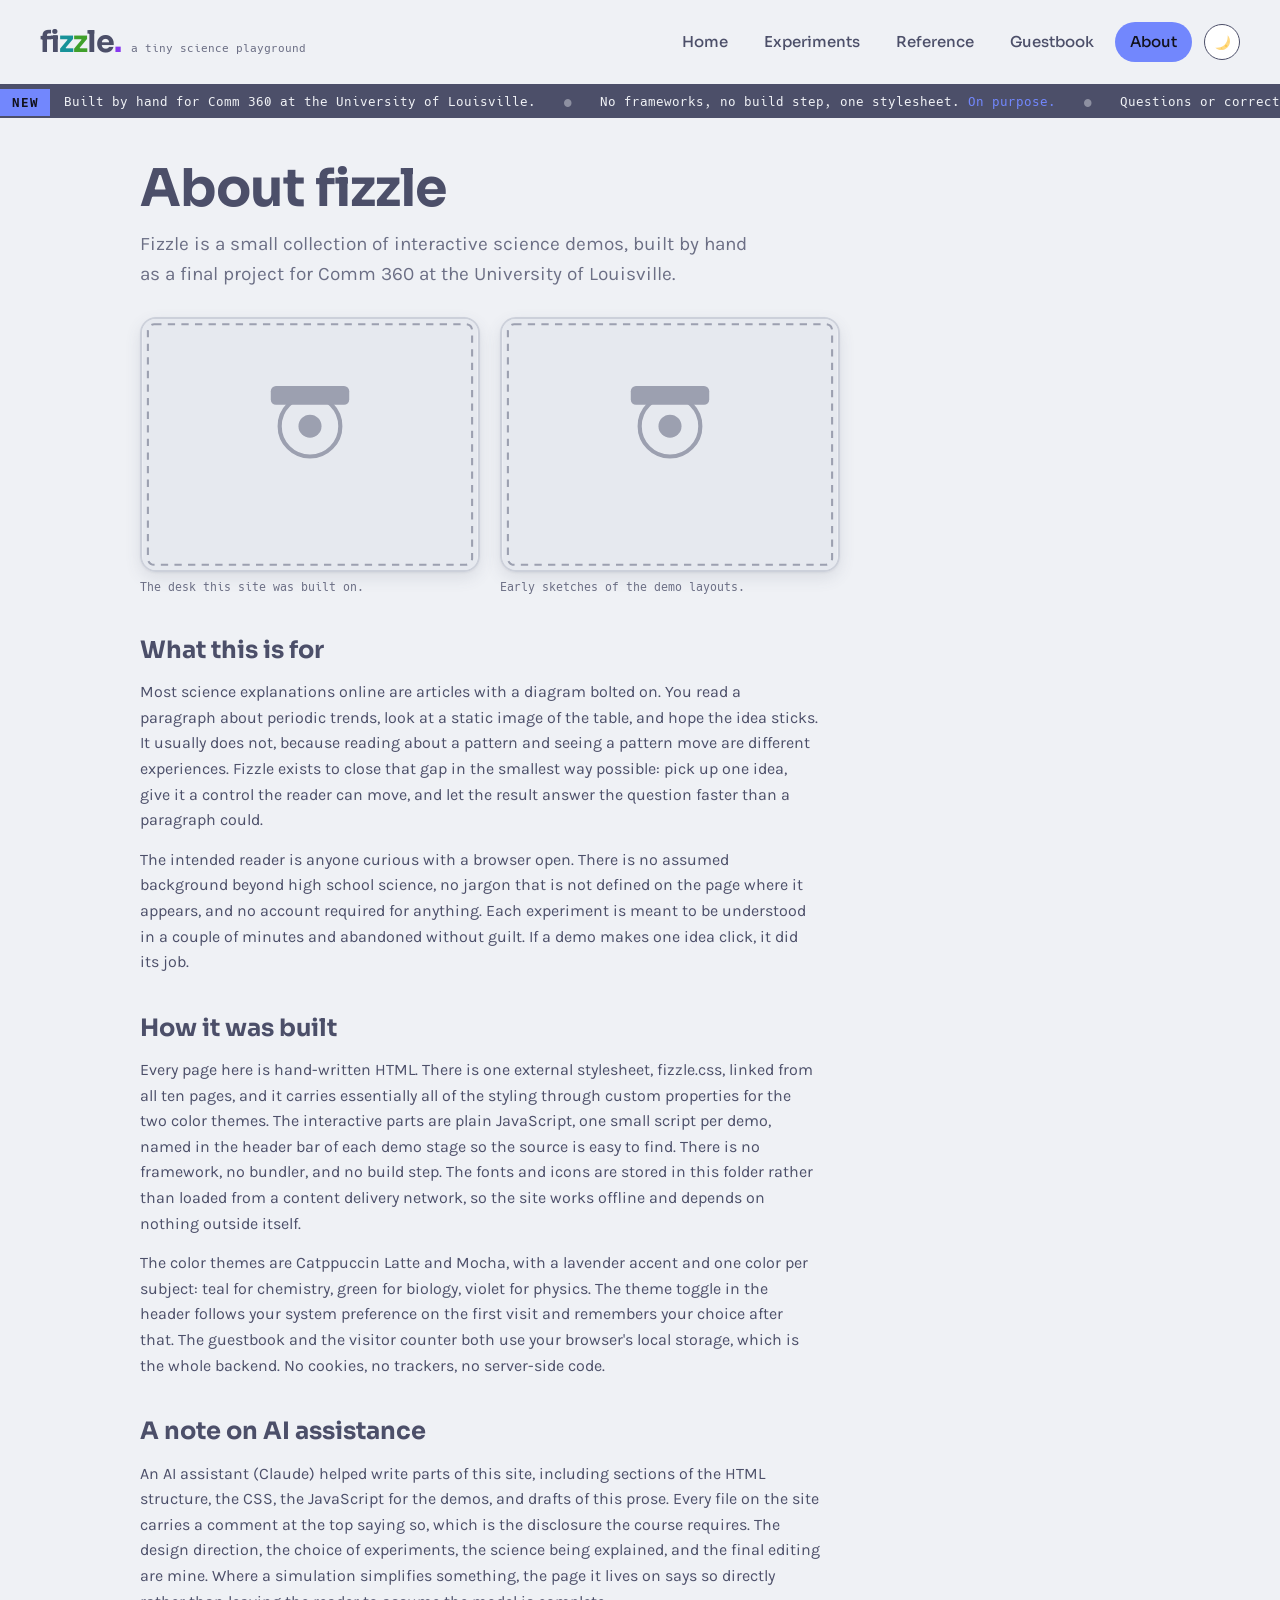
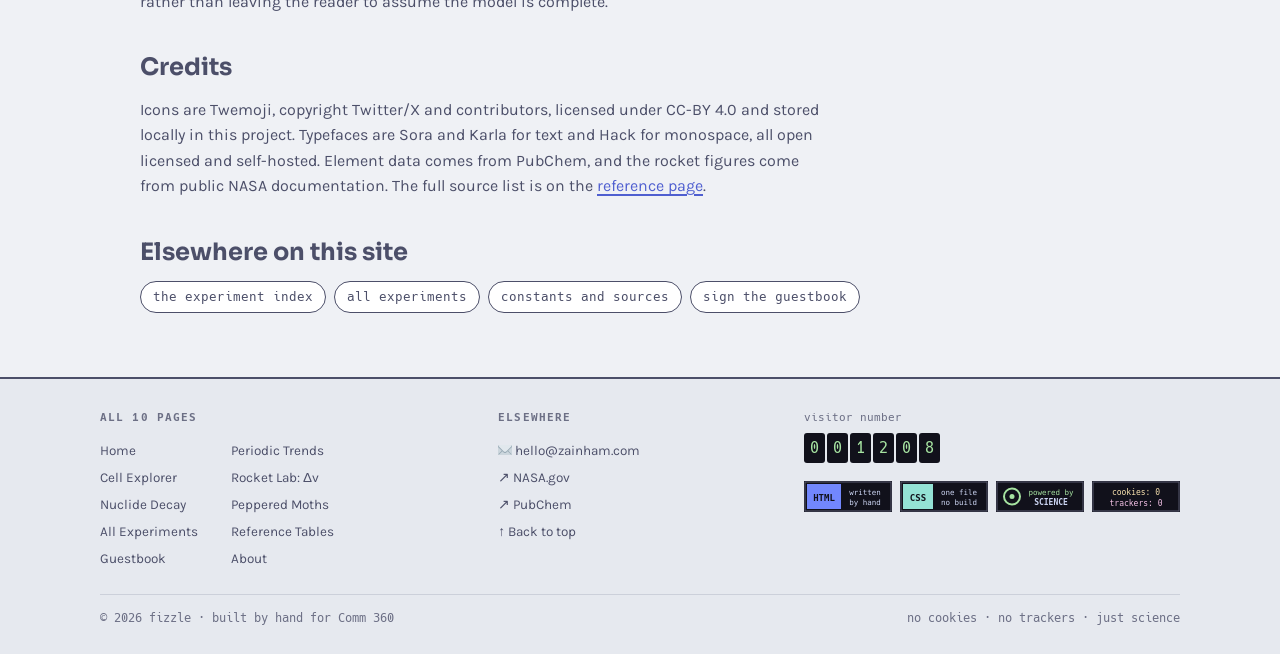
==== commit b019dcfd: "style: drop the kicker pill from every page The dot-and-label pill above each heading is gone, along" ====
--- a/about.html
+++ b/about.html
@@ -45,7 +45,6 @@
 </div>
 
 <main class="fz-main" id="main">
-  <span class="fz-kicker"><span class="dot"></span>about this site</span>
   <h1 class="fz-h1">About fizzle</h1>
   <p class="fz-hook">Fizzle is a small collection of interactive science demos, built by hand as a final project for Comm 360 at the University of Louisville.</p>
 
--- a/fizzle.css
+++ b/fizzle.css
@@ -109,9 +109,10 @@
 .fz-h1{font-family:var(--font-display);font-weight:700;font-size:52px;line-height:1.05;letter-spacing:-0.02em;margin:0 0 12px;text-wrap:balance}
 .fz-hook{font-size:19px;color:var(--subtext);margin:0 0 28px;max-width:56ch;text-wrap:pretty}
 .fz-hook strong{color:var(--text)}
-.fz-lede{display:flex;gap:32px;align-items:flex-start;justify-content:space-between}
+.fz-lede{display:flex;gap:32px;align-items:flex-start;justify-content:space-between;margin-bottom:30px}
 .fz-lede .txt{min-width:0}
-.fz-hero-art{flex:none;width:250px;border:2px solid var(--line);border-radius:var(--radius);box-shadow:var(--shadow-soft);background:var(--card)}
+.fz-lede .fz-hook{margin-bottom:0}
+.fz-hero-art{flex:none;width:250px;height:auto;border:2px solid var(--line);border-radius:var(--radius);box-shadow:var(--shadow-soft);background:var(--card)}
 
 /* subject accents via body class */
 body.chem .fz-kicker .dot{background:var(--chem)}
@@ -179,14 +180,14 @@
 .pt-controls{display:flex;gap:8px;margin-bottom:18px;flex-wrap:wrap}
 .pt{display:grid;grid-template-columns:repeat(18,1fr);gap:3px;position:relative}
 .pt button.el{aspect-ratio:1;border:1px solid var(--border);border-radius:4px;display:flex;align-items:center;justify-content:center;font-family:var(--font-mono);font-size:10px;background:var(--chem-soft);color:var(--text);cursor:pointer;padding:0;min-width:0}
-.pt button.el:hover{outline:2px solid var(--chem);outline-offset:1px;z-index:1}
+.pt button.el:hover{outline:2px solid var(--trend,var(--chem));outline-offset:1px;z-index:1}
 .pt button.el.sel{outline:2.5px solid var(--border);outline-offset:1px;font-weight:700;z-index:2}
 .pt button.el.nodata{border-style:dashed;color:var(--subtext)}
 .pt .gap{grid-column:1 / -1;height:10px}
 .pt .lbl56{border:none;background:none;font-family:var(--font-mono);font-size:9px;color:var(--subtext);display:flex;align-items:center;justify-content:center}
-.pt-arrow{margin:0 0 12px;font-family:var(--font-display);font-weight:600;color:var(--chem);font-size:14px;display:flex;align-items:center;gap:10px}
-.pt-arrow .line{flex:1;height:3px;background:var(--chem);border-radius:2px;position:relative;min-width:60px}
-.pt-arrow .line::after{content:"";position:absolute;right:-2px;top:-5px;border:7px solid transparent;border-left-color:var(--chem)}
+.pt-arrow{margin:0 0 12px;font-family:var(--font-display);font-weight:600;color:var(--trend,var(--chem));font-size:14px;display:flex;align-items:center;gap:10px}
+.pt-arrow .line{flex:1;height:3px;background:var(--trend,var(--chem));border-radius:2px;position:relative;min-width:60px}
+.pt-arrow .line::after{content:"";position:absolute;right:-2px;top:-5px;border:7px solid transparent;border-left-color:var(--trend,var(--chem))}
 
 /* ---------- cells ---------- */
 .cx-tabs{display:flex;gap:8px;margin-bottom:18px;flex-wrap:wrap}
@@ -221,21 +222,21 @@
 .dk-wrap{display:flex;gap:26px;flex-wrap:wrap}
 .dk-chartbox{flex:1 1 300px;min-width:280px}
 .dk-chartbox h3,.dk-simbox h3{font-family:var(--font-mono);font-size:11px;letter-spacing:.08em;text-transform:uppercase;color:var(--subtext);margin:0 0 8px}
-.dk-chart{position:relative;border:1.5px solid var(--line);border-radius:8px;background:var(--base);width:100%}
-.dk-cells{position:absolute;inset:6px}
-.dk-cells span{position:absolute;width:2.2%;height:2.6%;border-radius:1px}
-.dk-island{position:absolute;left:66%;bottom:76%;width:14%;height:11%;border:1.5px dashed var(--pink);border-radius:4px}
-.dk-islandlab{position:absolute;left:62%;bottom:88%;font-family:var(--font-mono);font-size:9px;line-height:1.25;color:var(--pink);text-align:center}
-.dk-markers{position:absolute;inset:6px}
-.dk-mark{position:absolute;width:11px;height:11px;padding:0;border-radius:50%;border:2px solid var(--border);background:var(--card);cursor:pointer;transform:translate(-50%,50%)}
-.dk-mark:hover{background:var(--lavender)}
-.dk-mark.on{background:var(--pink);border-color:var(--pink);box-shadow:0 0 0 3px color-mix(in oklab,var(--pink) 30%,transparent)}
+.dk-chart{border:1.5px solid var(--line);border-radius:8px;background:var(--base);width:100%;overflow:hidden}
+.dk-chart svg{display:block;width:100%;height:auto}
+.dk-nuc{cursor:pointer}
+.dk-nuc circle{transition:r .12s}
+.dk-nuc:hover circle,.dk-nuc:focus-visible circle{r:7}
+.dk-nuc.on circle{stroke-width:2.5;r:7}
+.dk-legend{display:flex;flex-wrap:wrap;gap:5px 14px;margin:8px 0 0;font-family:var(--font-mono);font-size:10.5px;color:var(--subtext)}
+.dk-legend span{display:inline-flex;align-items:center;gap:5px}
+.dk-legend span span{width:10px;height:10px;border-radius:50%;border:1px solid var(--border);display:inline-block}
 .dk-axis{font-family:var(--font-mono);font-size:10.5px;color:var(--subtext);margin-top:4px;display:flex;justify-content:space-between}
-.dk-presets{display:flex;gap:6px;flex-wrap:wrap;margin-top:10px}
-.dk-presets .fz-btn{font-family:var(--font-mono);font-size:12px;padding:5px 11px}
+.dk-presets{display:flex;gap:5px;flex-wrap:wrap;margin-top:10px;max-height:104px;overflow-y:auto}
+.dk-presets .fz-btn{font-family:var(--font-mono);font-size:11.5px;padding:4px 9px}
 .dk-simbox{flex:1 1 340px;min-width:300px}
 .dk-atoms{display:grid;grid-template-columns:repeat(25,1fr);gap:2px;margin-bottom:10px}
-.dk-atoms span{aspect-ratio:1;border-radius:50%;background:var(--chem);transition:background .3s,opacity .3s}
+.dk-atoms span{aspect-ratio:1;border-radius:50%;background:var(--chem);transition:background .12s linear}
 .dk-atoms span.gone{background:var(--line);opacity:.45}
 .dk-timeline{position:relative;height:24px;border-bottom:1.5px solid var(--border);margin-bottom:10px;font-family:var(--font-mono);font-size:10px;color:var(--subtext)}
 .dk-timeline .tick{position:absolute;bottom:0;transform:translateX(-50%);border-left:1.5px solid var(--border);padding:0 3px;height:8px}
@@ -351,7 +352,7 @@
   .fz-h1,.fz-hero .fz-h1{font-size:34px}
   .fz-hook{font-size:16px}
   .fz-lede{flex-direction:column}
-  .fz-hero-art{width:100%;max-width:320px}
+  .fz-hero-art{width:100%;max-width:320px;height:auto}
   .fz-exp{grid-template-columns:40px 1fr 24px;gap:12px;padding:16px 8px}
   .fz-exp .idx{font-size:20px}
   .fz-exp .subj{grid-row:1;display:inline-block;padding:2px 9px;margin-bottom:4px;justify-self:start}
@@ -370,3 +371,54 @@
   .pt{min-width:520px}
   .pt-arrow{font-size:12.5px}
 }
+
+/* Subject groups in the experiment directory */
+.fz-group{font-family:var(--font-mono);font-size:11px;letter-spacing:.1em;text-transform:uppercase;font-weight:700;margin:26px 0 0;padding:6px 14px 6px 0;display:flex;align-items:center;gap:10px}
+.fz-group::before{content:"";width:10px;height:10px;border-radius:50%;flex:none}
+.fz-group.chem{color:var(--chem)} .fz-group.chem::before{background:var(--chem)}
+.fz-group.bio{color:var(--bio)}   .fz-group.bio::before{background:var(--bio)}
+.fz-group.phys{color:var(--phys)} .fz-group.phys::before{background:var(--phys)}
+.fz-group::after{content:"";flex:1;height:1.5px;background:var(--line)}
+.fz-dir .fz-exp{grid-template-columns:64px 1fr auto 30px}
+@media (max-width:720px){.fz-dir .fz-exp{grid-template-columns:40px 1fr 24px}}
+
+/* Subject groups inside the experiments table */
+.fz-table tr.grouphead th{background:var(--base);padding:12px 14px 8px;border-bottom:1.5px solid var(--line);text-transform:none;letter-spacing:0}
+.fz-table tr.grouphead:hover{background:var(--base)}
+.fz-table tbody.grp:first-of-type tr.grouphead th{border-top:none}
+
+/* Peppered moths: era progression */
+.mo-erahint{font-family:var(--font-mono);font-size:11px;color:var(--subtext);margin:8px 0 0;line-height:1.45}
+.mo-era .fz-btn:disabled{opacity:.55;cursor:not-allowed}
+.mo-era .fz-btn:disabled:hover{background:var(--card)}
+.mo-era .fz-btn.on:disabled{opacity:1}
+.mo-chart span{width:calc(8.33% - 3px)}
+.mo-chart span.eraline{box-shadow:-2px 0 0 var(--border)}
+
+/* Periodic: trend explainer and category legend */
+.pt-why{font-size:14px;color:var(--subtext);margin:0 0 14px;max-width:76ch;text-wrap:pretty}
+.pt-legend[hidden]{display:none}
+.pt-legend{display:flex;flex-wrap:wrap;gap:8px 18px;margin:0 0 12px;font-family:var(--font-mono);font-size:12px;color:var(--subtext)}
+.pt-legend span{display:inline-flex;align-items:center;gap:7px}
+.pt-legend span span{width:14px;height:14px;border-radius:3px;border:1px solid var(--border);display:inline-block}
+
+/* Rocket: trajectory view */
+.rk-orbit{flex:1 1 260px;min-width:240px;order:3}
+.rk-orbit svg{width:100%;height:auto;display:block;border:1.5px solid var(--line);border-radius:10px;background:var(--base)}
+.rk-orbitlab{font-family:var(--font-mono);font-size:11.5px;color:var(--subtext);margin:6px 0 0;text-align:center}
+@media (min-width:900px){.rk-orbit{order:0}}
+
+/* Periodic: a swatch on each numeric view button */
+.pt-controls .fz-btn{display:inline-flex;align-items:center;gap:7px}
+.pt-controls .fz-btn .dot{width:9px;height:9px;border-radius:50%;border:1px solid var(--border);flex:none}
+
+/* Decay: real times under the half-life axis, and the chain as a color key */
+.dk-times{position:relative;height:14px;margin-bottom:10px;font-family:var(--font-mono);font-size:9.5px;color:var(--subtext)}
+.dk-times span{position:absolute;top:0;transform:translateX(-50%);white-space:nowrap}
+ul.dk-chain{list-style:none;margin:12px 0 0;padding:0;display:flex;flex-direction:column;gap:3px}
+ul.dk-chain li{display:grid;grid-template-columns:14px 1fr auto 42px;align-items:center;gap:9px;font-family:var(--font-mono);font-size:11.5px;color:var(--subtext);opacity:.5;padding:2px 0}
+ul.dk-chain li.live{opacity:1}
+ul.dk-chain li strong{font-family:var(--font-mono);font-size:12px;color:var(--text);font-weight:700}
+ul.dk-chain li .sw{width:12px;height:12px;border-radius:50%;border:1px solid var(--border)}
+ul.dk-chain li .hl{text-align:right}
+ul.dk-chain li .ct{text-align:right;color:var(--text);font-weight:700}
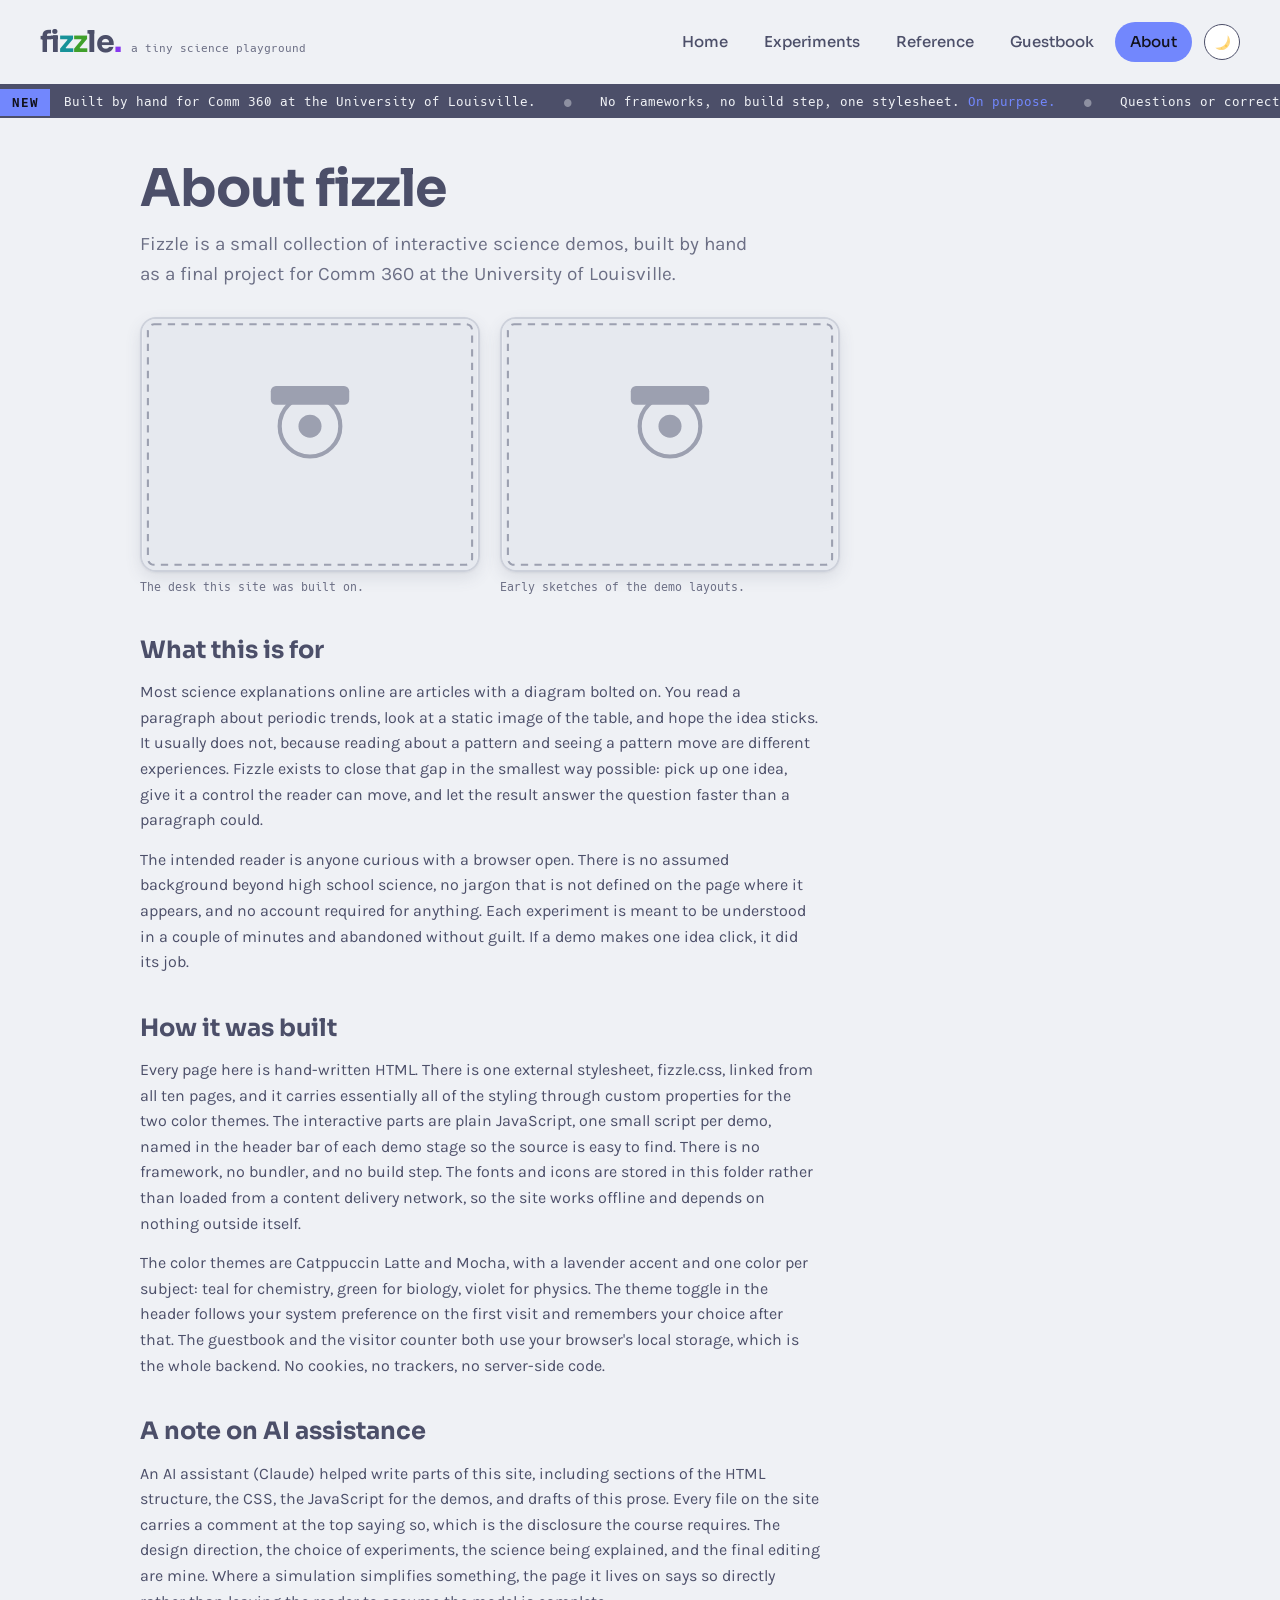
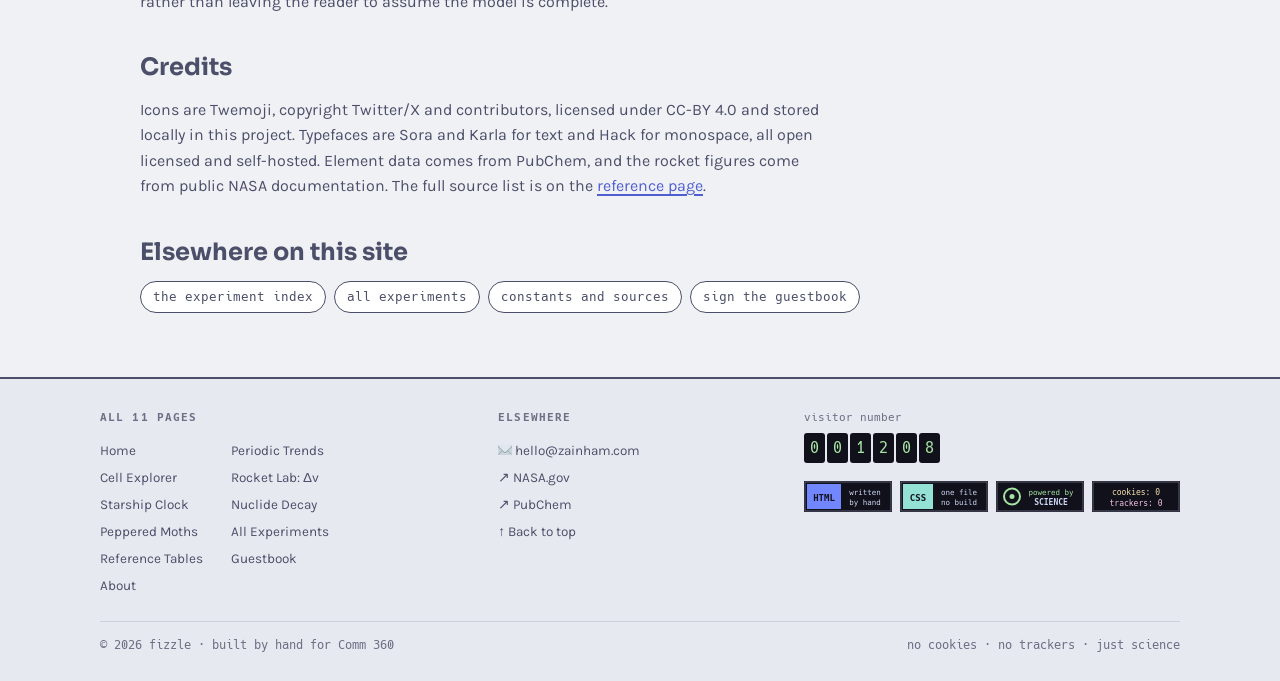
==== commit afbba592: "feat: wire starship clock into the site Eleventh page, so every footer sitemap gains an entry and th" ====
--- a/about.html
+++ b/about.html
@@ -87,12 +87,13 @@
 <footer class="fz-foot">
   <div class="cols">
     <div>
-      <h2>All 10 pages</h2>
+      <h2>All 11 pages</h2>
       <ul class="fz-sitemap">
         <li><a href="index.html">Home</a></li>
         <li><a href="periodic.html">Periodic Trends</a></li>
         <li><a href="cells.html">Cell Explorer</a></li>
         <li><a href="rocket.html">Rocket Lab: &Delta;v</a></li>
+        <li><a href="starship.html">Starship Clock</a></li>
         <li><a href="decay.html">Nuclide Decay</a></li>
         <li><a href="moths.html">Peppered Moths</a></li>
         <li><a href="experiments.html">All Experiments</a></li>
--- a/fizzle.css
+++ b/fizzle.css
@@ -104,8 +104,6 @@
 
 /* ---------- page body ---------- */
 .fz-main{flex:1;width:100%;max-width:1080px;margin:0 auto;padding:44px 40px 64px}
-.fz-kicker{display:inline-flex;align-items:center;gap:8px;font-family:var(--font-mono);font-size:12px;letter-spacing:.08em;text-transform:uppercase;padding:5px 12px;border:1.5px solid var(--border);border-radius:99px;margin:0 0 16px}
-.fz-kicker .dot{width:9px;height:9px;border-radius:50%;background:var(--lavender)}
 .fz-h1{font-family:var(--font-display);font-weight:700;font-size:52px;line-height:1.05;letter-spacing:-0.02em;margin:0 0 12px;text-wrap:balance}
 .fz-hook{font-size:19px;color:var(--subtext);margin:0 0 28px;max-width:56ch;text-wrap:pretty}
 .fz-hook strong{color:var(--text)}
@@ -115,9 +113,6 @@
 .fz-hero-art{flex:none;width:250px;height:auto;border:2px solid var(--line);border-radius:var(--radius);box-shadow:var(--shadow-soft);background:var(--card)}
 
 /* subject accents via body class */
-body.chem .fz-kicker .dot{background:var(--chem)}
-body.bio .fz-kicker .dot{background:var(--bio)}
-body.phys .fz-kicker .dot{background:var(--phys)}
 body.chem .fz-stage{border-color:var(--chem)} body.chem .fz-stage .bar{background:var(--chem-soft)}
 body.bio .fz-stage{border-color:var(--bio)}   body.bio .fz-stage .bar{background:var(--bio-soft)}
 body.phys .fz-stage{border-color:var(--phys)} body.phys .fz-stage .bar{background:var(--phys-soft)}
@@ -392,7 +387,7 @@
 .mo-era .fz-btn:disabled{opacity:.55;cursor:not-allowed}
 .mo-era .fz-btn:disabled:hover{background:var(--card)}
 .mo-era .fz-btn.on:disabled{opacity:1}
-.mo-chart span{width:calc(8.33% - 3px)}
+.mo-chart span{flex:1 1 0;width:auto;min-width:3px}
 .mo-chart span.eraline{box-shadow:-2px 0 0 var(--border)}
 
 /* Periodic: trend explainer and category legend */
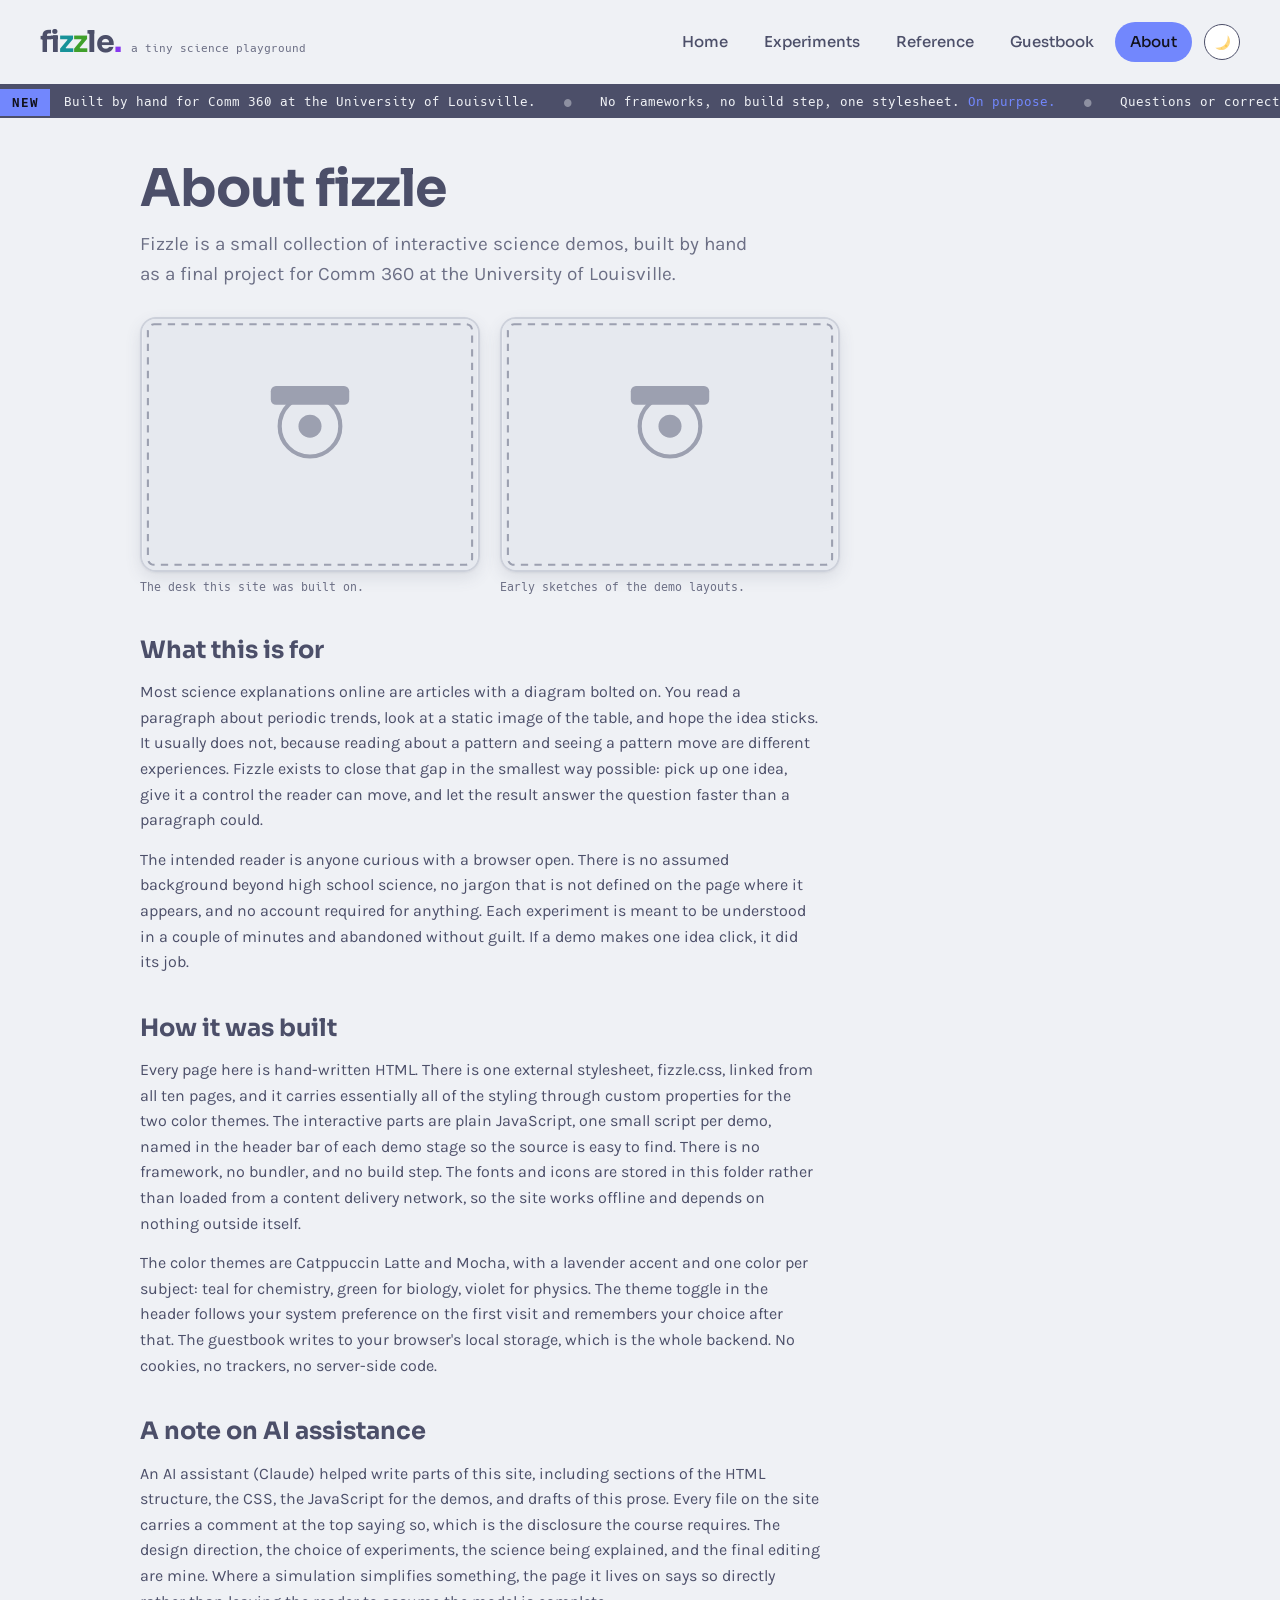
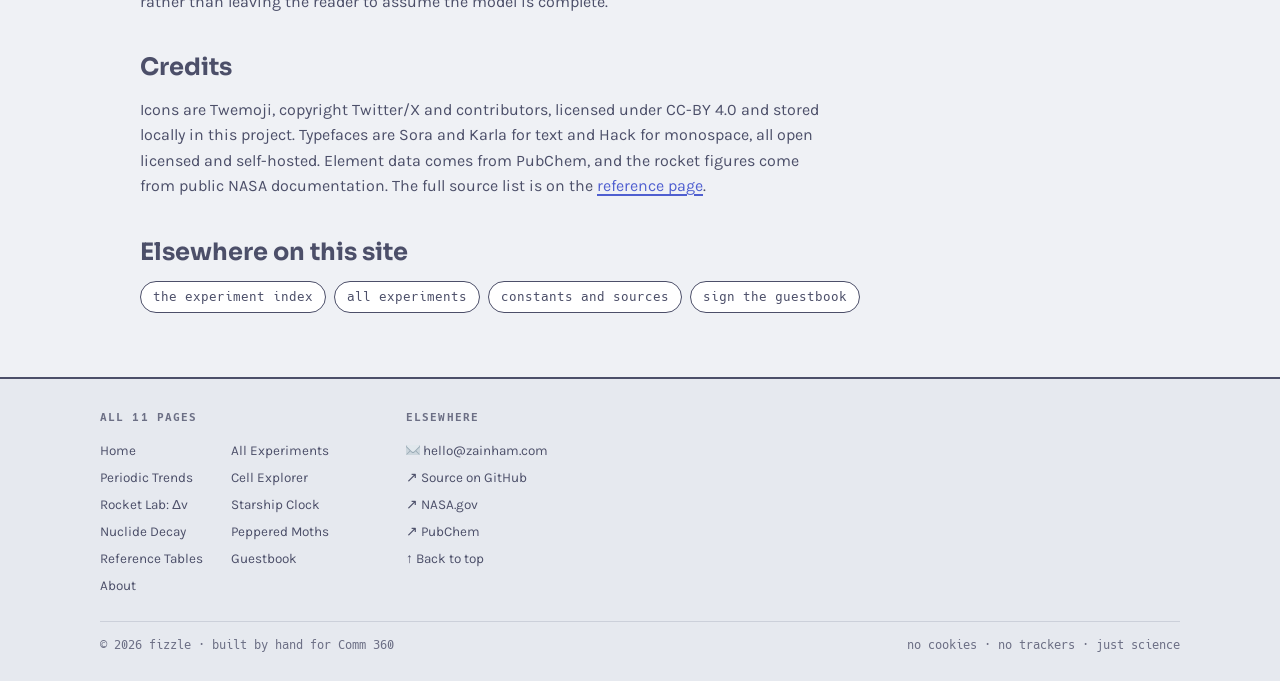
==== commit f7949718: "refine: reorder the footer and drop the counter All Experiments moves up beside Home in the sitemap." ====
--- a/about.html
+++ b/about.html
@@ -66,7 +66,7 @@
 
     <h2>How it was built</h2>
     <p>Every page here is hand-written HTML. There is one external stylesheet, fizzle.css, linked from all ten pages, and it carries essentially all of the styling through custom properties for the two color themes. The interactive parts are plain JavaScript, one small script per demo, named in the header bar of each demo stage so the source is easy to find. There is no framework, no bundler, and no build step. The fonts and icons are stored in this folder rather than loaded from a content delivery network, so the site works offline and depends on nothing outside itself.</p>
-    <p>The color themes are Catppuccin Latte and Mocha, with a lavender accent and one color per subject: teal for chemistry, green for biology, violet for physics. The theme toggle in the header follows your system preference on the first visit and remembers your choice after that. The guestbook and the visitor counter both use your browser's local storage, which is the whole backend. No cookies, no trackers, no server-side code.</p>
+    <p>The color themes are Catppuccin Latte and Mocha, with a lavender accent and one color per subject: teal for chemistry, green for biology, violet for physics. The theme toggle in the header follows your system preference on the first visit and remembers your choice after that. The guestbook writes to your browser's local storage, which is the whole backend. No cookies, no trackers, no server-side code.</p>
 
     <h2>A note on AI assistance</h2>
     <p>An AI assistant (Claude) helped write parts of this site, including sections of the HTML structure, the CSS, the JavaScript for the demos, and drafts of this prose. Every file on the site carries a comment at the top saying so, which is the disclosure the course requires. The design direction, the choice of experiments, the science being explained, and the final editing are mine. Where a simulation simplifies something, the page it lives on says so directly rather than leaving the reader to assume the model is complete.</p>
@@ -90,13 +90,13 @@
       <h2>All 11 pages</h2>
       <ul class="fz-sitemap">
         <li><a href="index.html">Home</a></li>
+        <li><a href="experiments.html">All Experiments</a></li>
         <li><a href="periodic.html">Periodic Trends</a></li>
         <li><a href="cells.html">Cell Explorer</a></li>
         <li><a href="rocket.html">Rocket Lab: &Delta;v</a></li>
         <li><a href="starship.html">Starship Clock</a></li>
         <li><a href="decay.html">Nuclide Decay</a></li>
         <li><a href="moths.html">Peppered Moths</a></li>
-        <li><a href="experiments.html">All Experiments</a></li>
         <li><a href="reference.html">Reference Tables</a></li>
         <li><a href="guestbook.html">Guestbook</a></li>
         <li><a href="about.html">About</a></li>
@@ -106,20 +106,11 @@
       <h2>Elsewhere</h2>
       <ul>
         <li><a href="mailto:hello@zainham.com"><img class="em" src="images/twemoji/2709.svg" alt=""> hello@zainham.com</a></li>
+        <li><a href="https://github.com/gegnep/fizzle">&#8599; Source on GitHub</a></li>
         <li><a href="https://www.nasa.gov/">&#8599; NASA.gov</a></li>
         <li><a href="https://pubchem.ncbi.nlm.nih.gov/">&#8599; PubChem</a></li>
         <li><a href="#top">&#8593; Back to top</a></li>
       </ul>
-    </div>
-    <div class="fz-counter">
-      <span class="lab">visitor number</span>
-      <div class="fz-odo"><span>0</span><span>0</span><span>1</span><span>2</span><span>0</span><span>8</span></div>
-      <div class="fz-badges">
-        <img src="images/badge-1.svg" alt="88 by 31 button badge: HTML written by hand" width="88" height="31">
-        <img src="images/badge-2.svg" alt="88 by 31 button badge: CSS, one file, no build step" width="88" height="31">
-        <img src="images/badge-3.svg" alt="88 by 31 button badge: powered by science" width="88" height="31">
-        <img src="images/badge-4.svg" alt="88 by 31 button badge: zero cookies, zero trackers" width="88" height="31">
-      </div>
     </div>
   </div>
   <div class="base">
--- a/fizzle.css
+++ b/fizzle.css
@@ -314,18 +314,12 @@
 
 /* ---------- footer ---------- */
 .fz-foot{border-top:2px solid var(--border);background:var(--mantle);padding:30px 40px 26px;margin-top:auto}
-.fz-foot .cols{display:flex;gap:44px;justify-content:space-between;flex-wrap:wrap;max-width:1080px;margin:0 auto}
+.fz-foot .cols{display:flex;gap:72px;justify-content:flex-start;flex-wrap:wrap;max-width:1080px;margin:0 auto}
 .fz-foot h2{font-family:var(--font-mono);font-size:11px;letter-spacing:.1em;text-transform:uppercase;color:var(--subtext);margin:0 0 10px;font-weight:700}
 .fz-foot ul{list-style:none;margin:0;padding:0;font-size:13.5px;line-height:2}
 .fz-foot ul a{color:var(--text);text-decoration:none}
 .fz-foot ul a:hover{text-decoration:underline;color:var(--text)}
 .fz-sitemap{display:grid;grid-template-columns:1fr 1fr;gap:0 28px}
-.fz-counter{display:flex;flex-direction:column;gap:6px;align-items:flex-start}
-.fz-counter .lab{font-family:var(--font-mono);font-size:11px;color:var(--subtext)}
-.fz-odo{display:flex;gap:2px}
-.fz-odo span{background:#11111b;color:var(--odo);font-family:var(--font-mono);font-size:15px;padding:3px 6px;border-radius:3px}
-.fz-badges{display:flex;gap:8px;margin-top:12px;flex-wrap:wrap}
-.fz-badges img{width:88px;height:31px;border:0;image-rendering:auto}
 .fz-foot .base{display:flex;justify-content:space-between;gap:20px;flex-wrap:wrap;border-top:1px solid var(--line);margin-top:22px;padding-top:14px;font-family:var(--font-mono);font-size:12px;color:var(--subtext);max-width:1080px;margin-left:auto;margin-right:auto}
 .fz-foot .base a{color:var(--text)}
 
@@ -417,3 +411,45 @@
 ul.dk-chain li .sw{width:12px;height:12px;border-radius:50%;border:1px solid var(--border)}
 ul.dk-chain li .hl{text-align:right}
 ul.dk-chain li .ct{text-align:right;color:var(--text);font-weight:700}
+
+/* ---------- starship clock ---------- */
+.ss-dest{margin:0 0 16px;font-size:15px;color:var(--subtext)}
+.ss-dest strong{font-family:var(--font-display);font-size:21px;color:var(--text);margin-right:8px}
+.ss-controls{display:flex;gap:26px;flex-wrap:wrap;margin-bottom:20px}
+.ss-controls .row{flex:1 1 260px}
+.ss-controls label{display:block;font-family:var(--font-display);font-weight:600;font-size:14px;margin-bottom:4px}
+.ss-controls output{font-family:var(--font-mono);font-size:12.5px;color:var(--subtext);float:right}
+.ss-controls input[type=range]{width:100%;accent-color:var(--phys)}
+.ss-cards{display:grid;grid-template-columns:1fr 1fr;gap:16px;margin-bottom:26px}
+.ss-card{border:1.5px solid var(--line);border-radius:12px;padding:14px 16px;background:var(--base)}
+.ss-card.boost{border-color:var(--phys);background:var(--phys-soft)}
+.ss-card.cruise{border-color:var(--yellow);background:var(--yellow-soft)}
+.ss-cardhead{font-family:var(--font-mono);font-size:10.5px;letter-spacing:.07em;text-transform:uppercase;color:var(--subtext);margin:0 0 6px}
+.ss-card .foot{font-family:var(--font-mono);font-size:11.5px;color:var(--subtext);margin:0;line-height:1.5}
+.ss-card .foot strong{color:var(--text)}
+.ss-maphead{font-family:var(--font-mono);font-size:11px;letter-spacing:.08em;text-transform:uppercase;color:var(--subtext);margin:0 0 8px;font-weight:700}
+.ss-legend{display:flex;flex-wrap:wrap;gap:6px 16px;margin:0 0 10px;font-family:var(--font-mono);font-size:10.5px;color:var(--subtext)}
+.ss-legend span{display:inline-flex;align-items:center;gap:6px}
+.ss-legend span span{width:10px;height:10px;border-radius:50%;border:1px solid var(--border);display:inline-block}
+.ss-map{display:flex;flex-direction:column}
+.ss-row{display:grid;grid-template-columns:162px 68px 1fr;gap:12px;align-items:center;width:100%;background:none;border:0;border-radius:6px;padding:5px 6px;cursor:pointer;text-align:left;font:inherit;color:inherit}
+.ss-row:hover{background:var(--lav-soft)}
+.ss-row.on{background:var(--lav-soft);box-shadow:inset 2px 0 0 var(--phys)}
+.ss-row .nm{font-family:var(--font-mono);font-size:11.5px;color:var(--text);white-space:nowrap;overflow:hidden;text-overflow:ellipsis}
+.ss-row .ly{font-family:var(--font-mono);font-size:10.5px;color:var(--subtext);text-align:right;white-space:nowrap}
+.ss-row .track{position:relative;height:16px;border-bottom:1.5px dotted var(--line)}
+.ss-row .link{position:absolute;top:7px;height:2.5px;background:var(--line);border-radius:2px}
+.ss-row .dot{position:absolute;top:3.5px;width:9px;height:9px;margin-left:-4.5px;border-radius:50%;border:1px solid var(--border)}
+.ss-axis{position:relative;height:15px;margin-top:2px;margin-left:260px;font-family:var(--font-mono);font-size:9.5px;color:var(--subtext)}
+.ss-axis span{position:absolute;top:0;transform:translateX(-50%);white-space:nowrap}
+@media (max-width:720px){
+  .ss-cards{grid-template-columns:1fr}
+  .ss-row{grid-template-columns:1fr auto;gap:3px 8px}
+  .ss-row .track{grid-column:1 / -1}
+  .ss-row .nm{font-size:10.5px}
+  .ss-row .ly{font-size:9.5px}
+  .ss-axis{margin-left:6px;font-size:8.5px}
+}
+.ss-times{display:grid;grid-template-columns:1fr 1fr;gap:14px;margin:0 0 8px}
+.ss-times strong{display:block;font-family:var(--font-display);font-size:27px;color:var(--text);letter-spacing:-0.02em;line-height:1.15}
+.ss-times span{display:block;font-family:var(--font-mono);font-size:10px;color:var(--subtext);margin-top:1px}
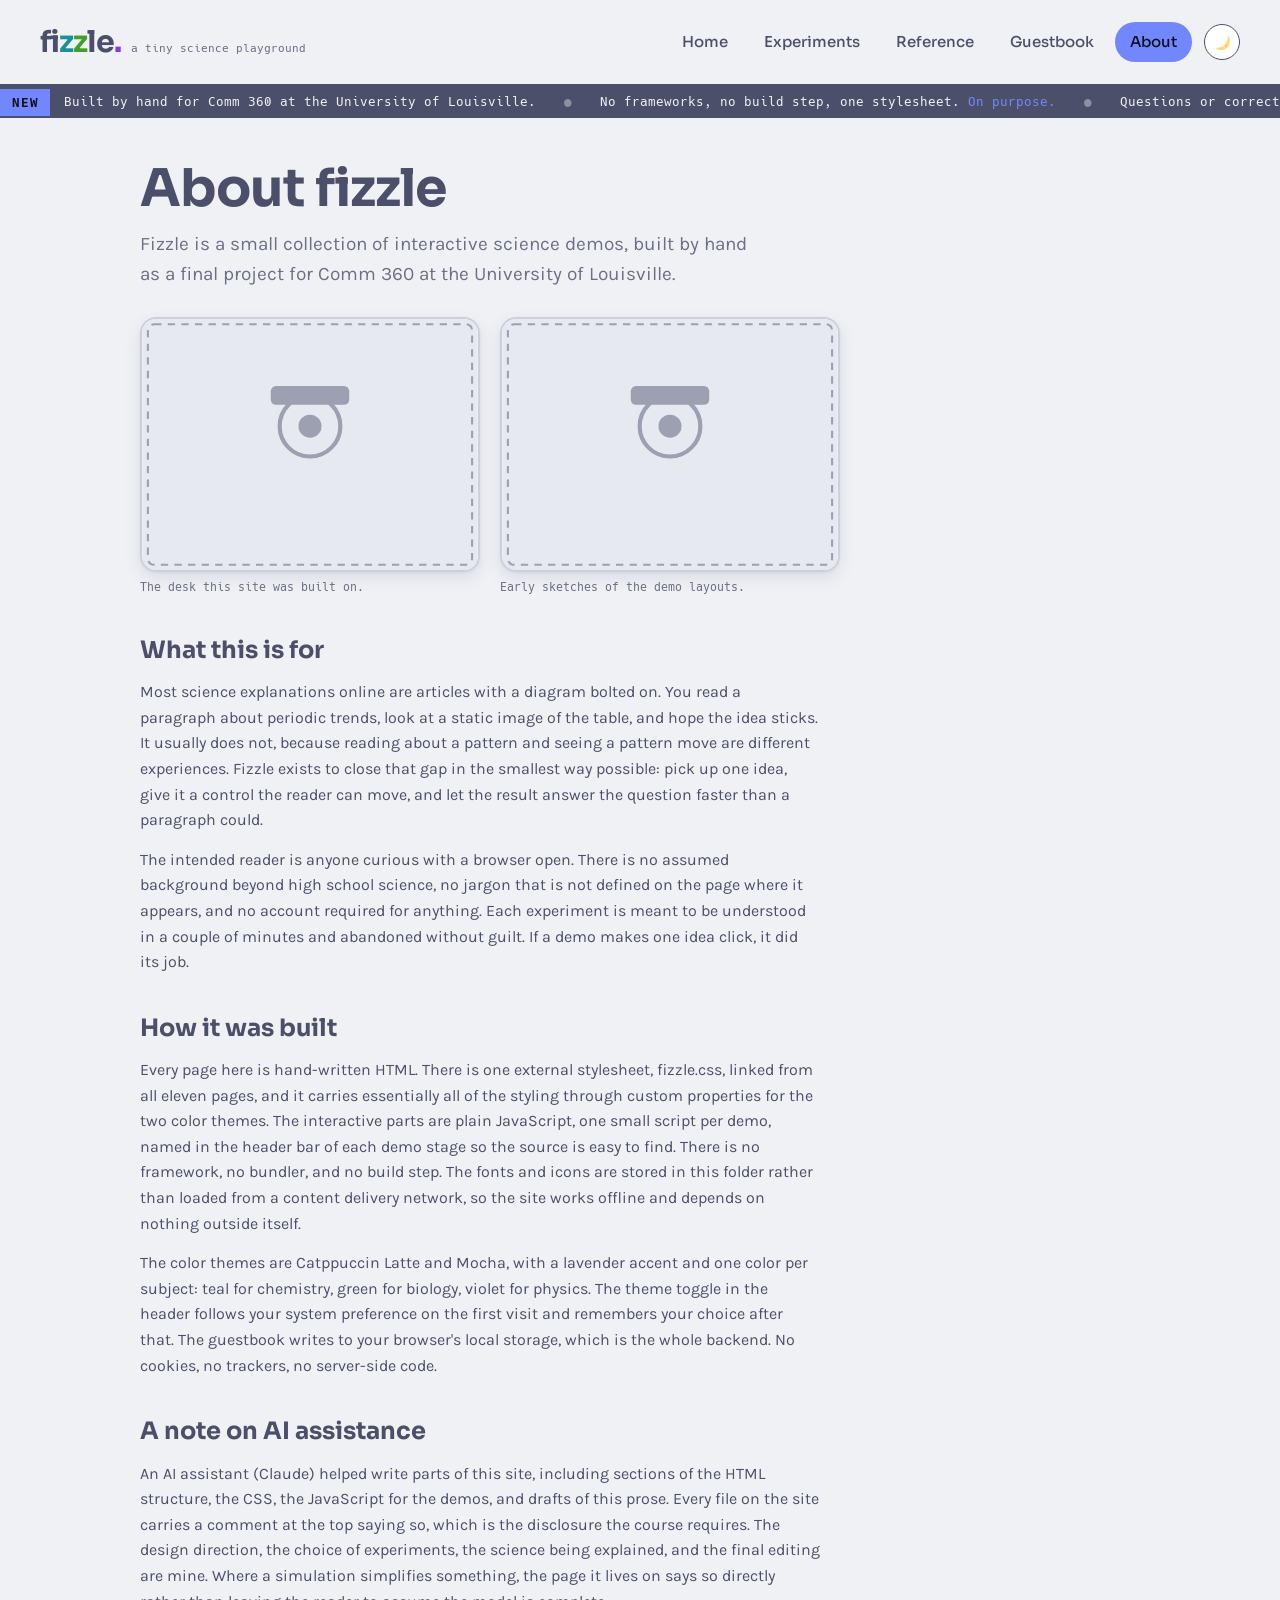
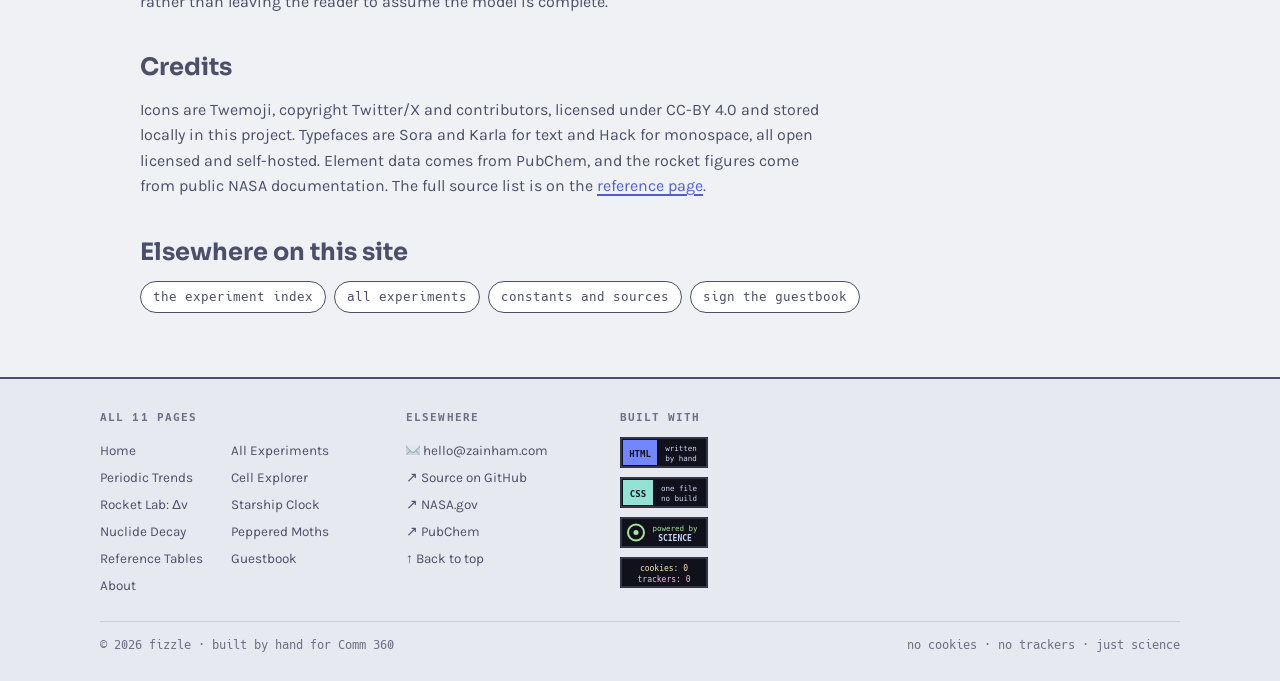
==== commit 3aa04f80: "fix: correct the page count and list every experiment The About page said the stylesheet is linked f" ====
--- a/about.html
+++ b/about.html
@@ -65,7 +65,7 @@
     <p>The intended reader is anyone curious with a browser open. There is no assumed background beyond high school science, no jargon that is not defined on the page where it appears, and no account required for anything. Each experiment is meant to be understood in a couple of minutes and abandoned without guilt. If a demo makes one idea click, it did its job.</p>
 
     <h2>How it was built</h2>
-    <p>Every page here is hand-written HTML. There is one external stylesheet, fizzle.css, linked from all ten pages, and it carries essentially all of the styling through custom properties for the two color themes. The interactive parts are plain JavaScript, one small script per demo, named in the header bar of each demo stage so the source is easy to find. There is no framework, no bundler, and no build step. The fonts and icons are stored in this folder rather than loaded from a content delivery network, so the site works offline and depends on nothing outside itself.</p>
+    <p>Every page here is hand-written HTML. There is one external stylesheet, fizzle.css, linked from all eleven pages, and it carries essentially all of the styling through custom properties for the two color themes. The interactive parts are plain JavaScript, one small script per demo, named in the header bar of each demo stage so the source is easy to find. There is no framework, no bundler, and no build step. The fonts and icons are stored in this folder rather than loaded from a content delivery network, so the site works offline and depends on nothing outside itself.</p>
     <p>The color themes are Catppuccin Latte and Mocha, with a lavender accent and one color per subject: teal for chemistry, green for biology, violet for physics. The theme toggle in the header follows your system preference on the first visit and remembers your choice after that. The guestbook writes to your browser's local storage, which is the whole backend. No cookies, no trackers, no server-side code.</p>
 
     <h2>A note on AI assistance</h2>
@@ -112,6 +112,15 @@
         <li><a href="#top">&#8593; Back to top</a></li>
       </ul>
     </div>
+    <div>
+      <h2>Built with</h2>
+      <ul class="fz-badges">
+        <li><img src="images/badge-1.svg" alt="Badge: HTML written by hand" width="88" height="31"></li>
+        <li><img src="images/badge-2.svg" alt="Badge: CSS, one file, no build" width="88" height="31"></li>
+        <li><img src="images/badge-3.svg" alt="Badge: powered by science" width="88" height="31"></li>
+        <li><img src="images/badge-4.svg" alt="Badge: cookies zero, trackers zero" width="88" height="31"></li>
+      </ul>
+    </div>
   </div>
   <div class="base">
     <span>&copy; 2026 fizzle &middot; built by hand for Comm 360</span>
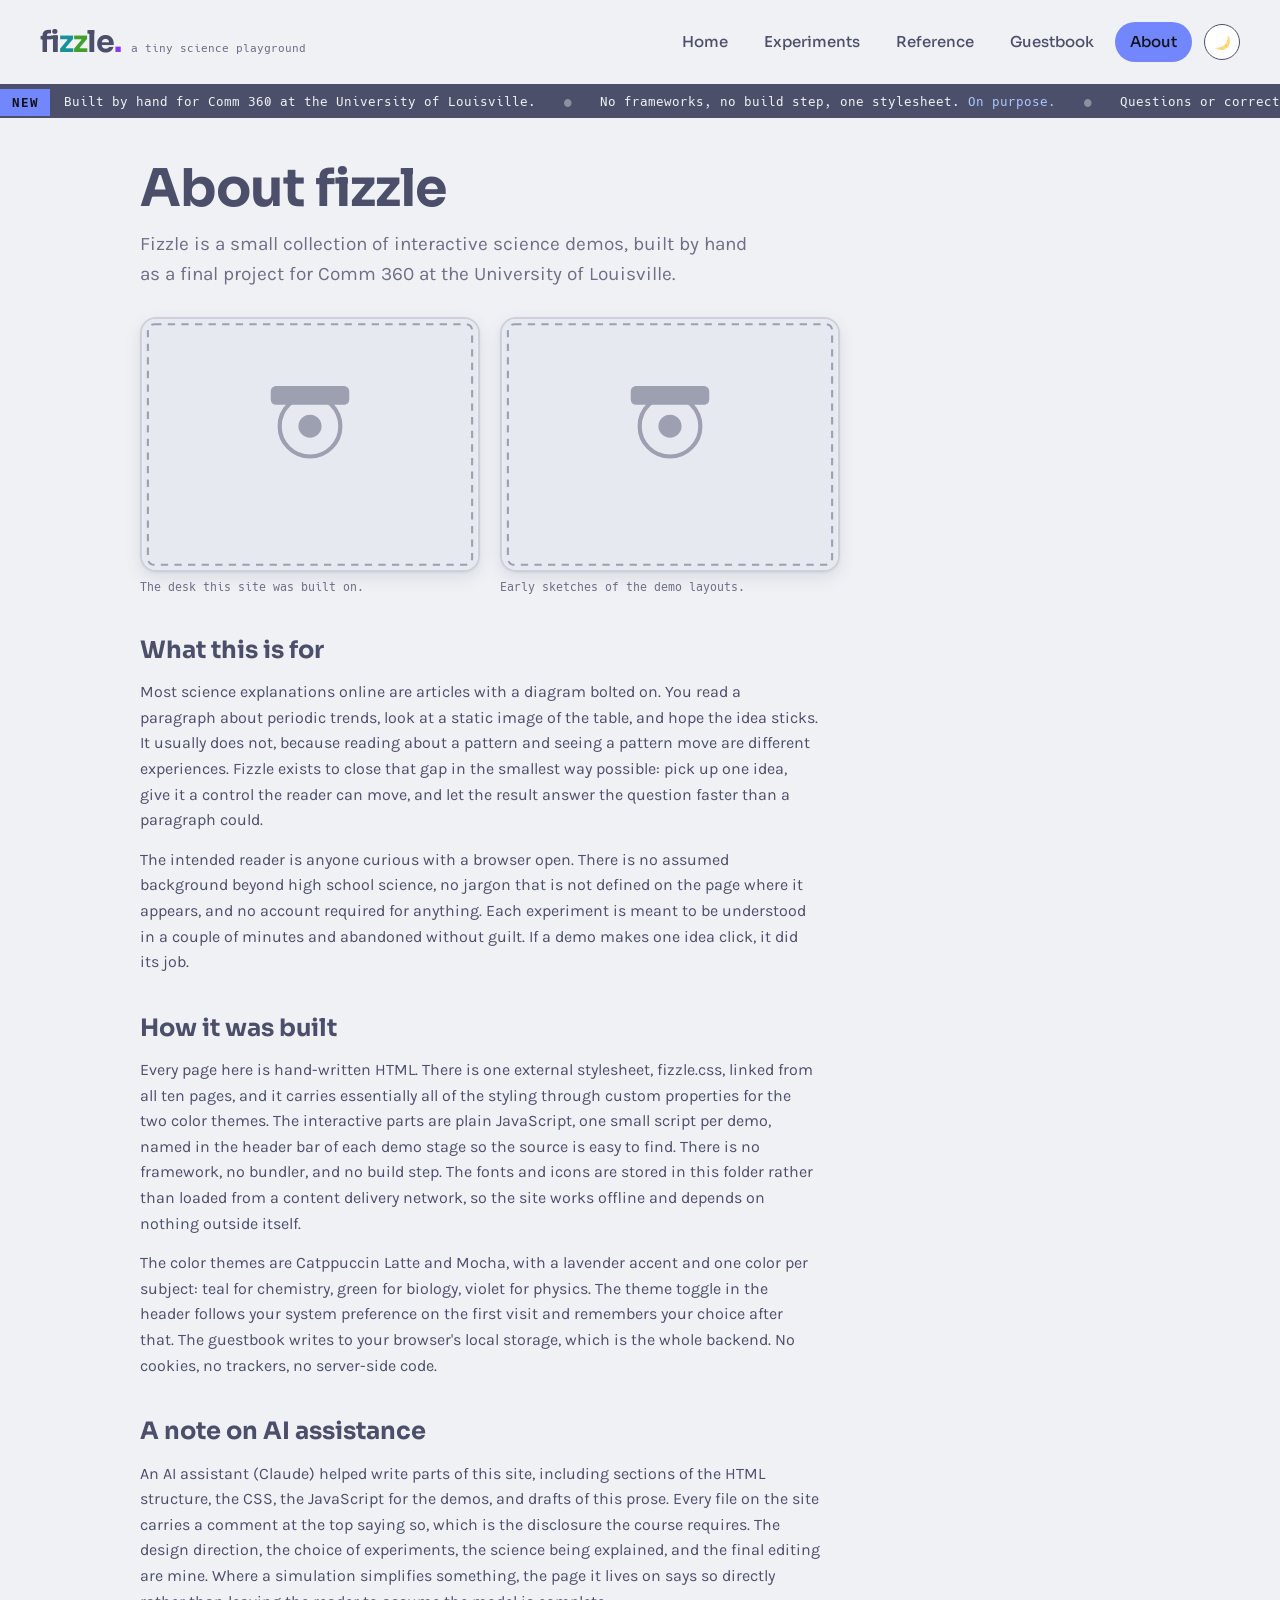
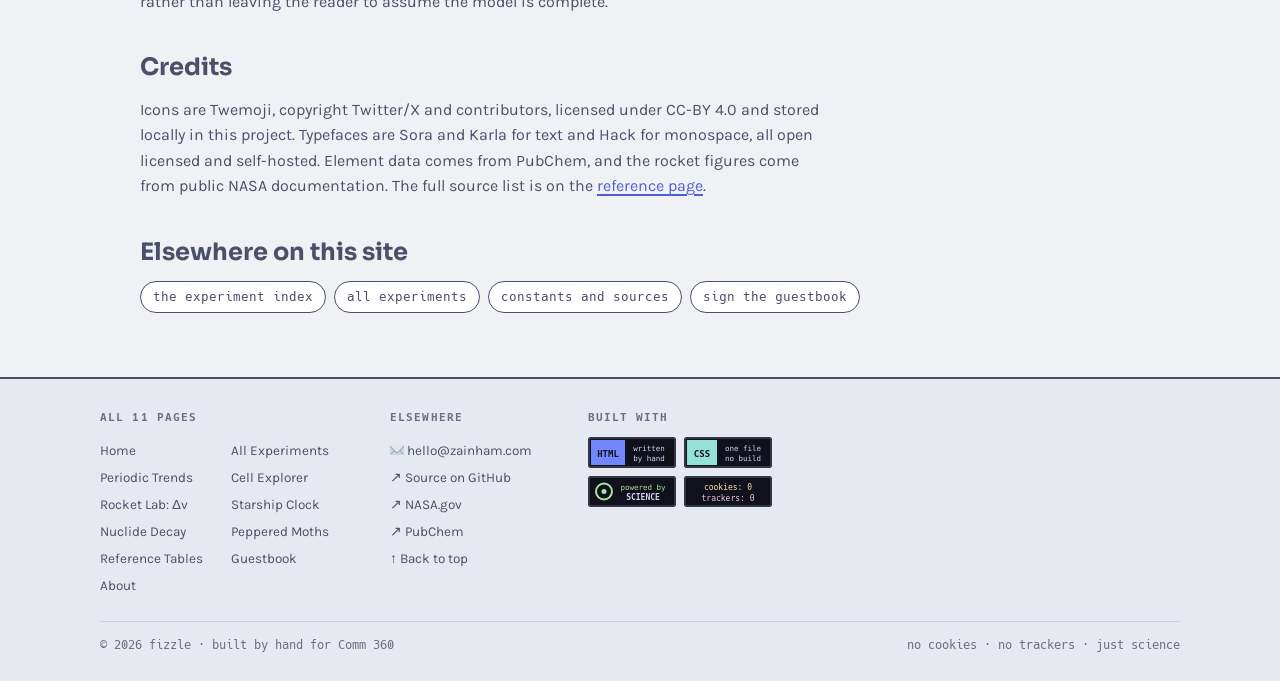
==== commit a7331973: "feat: put the badge strip back in the footer The four 88 by 31 badges sat in the repo with nothing p" ====
--- a/about.html
+++ b/about.html
@@ -65,7 +65,7 @@
     <p>The intended reader is anyone curious with a browser open. There is no assumed background beyond high school science, no jargon that is not defined on the page where it appears, and no account required for anything. Each experiment is meant to be understood in a couple of minutes and abandoned without guilt. If a demo makes one idea click, it did its job.</p>
 
     <h2>How it was built</h2>
-    <p>Every page here is hand-written HTML. There is one external stylesheet, fizzle.css, linked from all eleven pages, and it carries essentially all of the styling through custom properties for the two color themes. The interactive parts are plain JavaScript, one small script per demo, named in the header bar of each demo stage so the source is easy to find. There is no framework, no bundler, and no build step. The fonts and icons are stored in this folder rather than loaded from a content delivery network, so the site works offline and depends on nothing outside itself.</p>
+    <p>Every page here is hand-written HTML. There is one external stylesheet, fizzle.css, linked from all ten pages, and it carries essentially all of the styling through custom properties for the two color themes. The interactive parts are plain JavaScript, one small script per demo, named in the header bar of each demo stage so the source is easy to find. There is no framework, no bundler, and no build step. The fonts and icons are stored in this folder rather than loaded from a content delivery network, so the site works offline and depends on nothing outside itself.</p>
     <p>The color themes are Catppuccin Latte and Mocha, with a lavender accent and one color per subject: teal for chemistry, green for biology, violet for physics. The theme toggle in the header follows your system preference on the first visit and remembers your choice after that. The guestbook writes to your browser's local storage, which is the whole backend. No cookies, no trackers, no server-side code.</p>
 
     <h2>A note on AI assistance</h2>
--- a/fizzle.css
+++ b/fizzle.css
@@ -23,9 +23,18 @@
   --lavender:#7287fd; --chem:#179299; --bio:#40a02b; --phys:#8839ef;
   --yellow:#df8e1d; --pink:#ea76cb; --green:#40a02b; --odo:#a6e3a1;
   --inv-bg:#4c4f69; --inv-text:#eff1f5; --accent-contrast:#11111b;
-  /* text-only accent variants: the display accents above fail WCAG AA as text */
+  /* text-only accent variants: the display accents above fail WCAG AA as text.
+     Same hue, darkened until they clear 4.5:1 on the page, on a card, and on
+     their own soft fill. Use these for words, the display accents for fills,
+     borders and swatches. */
   --link:#4f5fd0; --link-hover:#c4257f; --pink-text:#c4257f;
+  --chem-text:#00767d; --bio-text:#127c00; --phys-text:#8636ec;
+  --ticker-em:#abc5ff;
   --phys-contrast:#ffffff;
+  /* Plain hex first, then the same colors mixed. A browser without
+     color-mix keeps the hex and the page still looks right. */
+  --chem-soft:#e3f2f2; --bio-soft:#e6f4e3; --phys-soft:#f0e8fd;
+  --yellow-soft:#fbf0dc; --lav-soft:#e9ebfe;
   --chem-soft:color-mix(in oklab,var(--chem) 14%,var(--card));
   --bio-soft:color-mix(in oklab,var(--bio) 14%,var(--card));
   --phys-soft:color-mix(in oklab,var(--phys) 14%,var(--card));
@@ -45,7 +54,11 @@
   --yellow:#f9e2af; --pink:#f5c2e7; --green:#a6e3a1; --odo:#a6e3a1;
   --inv-bg:#11111b; --inv-text:#cdd6f4; --accent-contrast:#11111b;
   --link:#b4befe; --link-hover:#f5c2e7; --pink-text:#f5c2e7;
+  --chem-text:#94e2d5; --bio-text:#a6e3a1; --phys-text:#d3aeff;
+  --ticker-em:#f9e2af;
   --phys-contrast:#11111b;
+  --chem-soft:#3d4b52; --bio-soft:#3f4c46; --phys-soft:#443f56;
+  --yellow-soft:#4a4a48; --lav-soft:#3f4256;
   --chem-soft:color-mix(in oklab,var(--chem) 20%,var(--card));
   --bio-soft:color-mix(in oklab,var(--bio) 20%,var(--card));
   --phys-soft:color-mix(in oklab,var(--phys) 20%,var(--card));
@@ -97,8 +110,7 @@
 .fz-ticker .track{display:inline-flex;white-space:nowrap;padding:6px 0;animation:fz-marquee 40s linear infinite}
 .fz-ticker:hover .track{animation-play-state:paused}
 .fz-ticker .track span{padding:0 14px}
-.fz-ticker .track em{font-style:normal;color:var(--lavender)}
-body.dark .fz-ticker .track em{color:var(--yellow)}
+.fz-ticker .track em{font-style:normal;color:var(--ticker-em)}
 .fz-ticker .track .sep{opacity:.4}
 @keyframes fz-marquee{from{transform:translateX(0)}to{transform:translateX(-50%)}}
 
@@ -132,14 +144,14 @@
 .fz-exp .idx{font-family:var(--font-mono);font-size:26px;font-weight:500;color:var(--line)}
 .fz-exp:hover .idx{color:var(--lavender)}
 .fz-exp .subj{font-family:var(--font-mono);font-size:10.5px;letter-spacing:.09em;text-transform:uppercase;font-weight:700;padding:4px 0;text-align:center;border-radius:99px;border:1.5px solid}
-.subj.chem{color:var(--chem);border-color:var(--chem);background:var(--chem-soft)}
-.subj.bio{color:var(--bio);border-color:var(--bio);background:var(--bio-soft)}
-.subj.phys{color:var(--phys);border-color:var(--phys);background:var(--phys-soft)}
+.subj.chem{color:var(--chem-text);border-color:var(--chem);background:var(--chem-soft)}
+.subj.bio{color:var(--bio-text);border-color:var(--bio);background:var(--bio-soft)}
+.subj.phys{color:var(--phys-text);border-color:var(--phys);background:var(--phys-soft)}
 .subj.tbd{color:var(--subtext);border-color:var(--line);background:none}
 .fz-exp h3{font-family:var(--font-display);font-size:22px;margin:0 0 2px;line-height:1.2}
 .fz-exp p{margin:0;font-size:14px;color:var(--subtext);line-height:1.45}
 .fz-exp .status{font-family:var(--font-mono);font-size:11px;padding:4px 10px;border-radius:99px}
-.fz-exp .status.ready{background:var(--bio-soft);color:var(--bio);font-weight:700}
+.fz-exp .status.ready{background:var(--bio-soft);color:var(--bio-text);font-weight:700}
 .fz-exp .status.wip{border:1.5px dashed var(--line);color:var(--subtext)}
 .fz-exp .arrow{font-family:var(--font-display);font-size:20px;color:var(--subtext)}
 .fz-exp:hover .arrow{color:var(--lavender)}
@@ -172,51 +184,134 @@
 .fz-related li a:hover{background:var(--lav-soft);color:var(--text)}
 
 /* ---------- periodic ---------- */
-.pt-controls{display:flex;gap:8px;margin-bottom:18px;flex-wrap:wrap}
+.pt-controls{display:flex;gap:8px;flex-wrap:wrap}
 .pt{display:grid;grid-template-columns:repeat(18,1fr);gap:3px;position:relative}
-.pt button.el{aspect-ratio:1;border:1px solid var(--border);border-radius:4px;display:flex;align-items:center;justify-content:center;font-family:var(--font-mono);font-size:10px;background:var(--chem-soft);color:var(--text);cursor:pointer;padding:0;min-width:0}
+.pt button.el{aspect-ratio:1;border:1px solid var(--border);border-radius:5px;display:flex;flex-direction:column;align-items:center;justify-content:center;gap:1px;font-family:var(--font-mono);background:var(--chem-soft);color:var(--text);cursor:pointer;padding:0;min-width:0;line-height:1}
+.pt button.el .z{font-size:8.5px;font-weight:400}
+.pt button.el .sym{font-size:12px;font-weight:700;letter-spacing:-.02em}
 .pt button.el:hover{outline:2px solid var(--trend,var(--chem));outline-offset:1px;z-index:1}
-.pt button.el.sel{outline:2.5px solid var(--border);outline-offset:1px;font-weight:700;z-index:2}
-.pt button.el.nodata{border-style:dashed;color:var(--subtext)}
+.pt button.el.sel{outline:3px solid var(--border);outline-offset:1px;z-index:2;box-shadow:0 0 0 1.5px var(--card)}
+.pt button.el.nodata{border-style:dashed;background:var(--card);color:var(--subtext)}
+.pt button.el.nodata .sym{font-weight:400}
+
+/* the color scale, so a tile color can be read back as a number */
+.pt-scale[hidden]{display:none}
+.pt-scale{display:grid;grid-template-columns:auto auto 1fr auto;align-items:center;gap:0 10px;margin:0 0 14px;font-family:var(--font-mono);font-size:11px;color:var(--subtext)}
+.pt-scale .cap{grid-column:1;letter-spacing:.08em;text-transform:uppercase;font-weight:700;font-size:10px}
+.pt-scale .bar{height:12px;border:1px solid var(--border);border-radius:3px}
+.pt-scale .lo{text-align:right}
+@media (max-width:720px){
+  .pt-scale{grid-template-columns:auto 1fr auto}
+  .pt-scale .cap{grid-column:1 / -1;margin-bottom:2px}
+}
 .pt .gap{grid-column:1 / -1;height:10px}
 .pt .lbl56{border:none;background:none;font-family:var(--font-mono);font-size:9px;color:var(--subtext);display:flex;align-items:center;justify-content:center}
-.pt-arrow{margin:0 0 12px;font-family:var(--font-display);font-weight:600;color:var(--trend,var(--chem));font-size:14px;display:flex;align-items:center;gap:10px}
+/* The words stay in the text color. The accent colors are picked to look
+   right as a fill and fail as text: yellow on white is 2.6 to 1. The line
+   and its arrowhead carry the color instead. */
+.pt-arrow{margin:0 0 12px;font-family:var(--font-display);font-weight:600;color:var(--text);font-size:14px;display:flex;align-items:center;gap:10px}
+.pt-arrow .swatch{width:11px;height:11px;border-radius:3px;border:1px solid var(--border);background:var(--trend,var(--chem));flex:none}
 .pt-arrow .line{flex:1;height:3px;background:var(--trend,var(--chem));border-radius:2px;position:relative;min-width:60px}
 .pt-arrow .line::after{content:"";position:absolute;right:-2px;top:-5px;border:7px solid transparent;border-left-color:var(--trend,var(--chem))}
 
-/* ---------- cells ---------- */
-.cx-tabs{display:flex;gap:8px;margin-bottom:18px;flex-wrap:wrap}
-.cx-wrap{display:flex;gap:24px;align-items:center;flex-wrap:wrap}
-.cx-svg{flex:1 1 380px;max-width:520px}
-.cx-svg svg{width:100%;height:auto;display:block}
-.cx-svg .org{cursor:pointer;transition:filter .12s}
-.cx-svg .org:hover,.cx-svg .org:focus-visible{filter:brightness(1.08) saturate(1.3)}
-.cx-svg .org.sel{stroke:var(--border);stroke-width:2.5}
-.cx-list{flex:1 1 220px;display:flex;flex-direction:column;gap:6px;list-style:none;margin:0;padding:0}
-.cx-list button{font-family:var(--font-mono);font-size:12.5px;text-align:left;border:1.5px solid var(--line);background:var(--card);color:var(--text);border-radius:8px;padding:7px 10px;cursor:pointer}
-.cx-list button:hover{border-color:var(--bio)}
-.cx-list button.on{border-color:var(--bio);background:var(--bio-soft)}
+/* ---------- shared demo furniture ----------
+   Every experiment uses the same control cluster, panel heading, and spacing
+   rhythm, so the five stages read as one instrument family. */
+.fz-ctl{display:flex;flex-direction:column;gap:12px;margin:0 0 22px;padding:0 0 18px;border-bottom:1.5px dashed var(--line)}
+.fz-ctlrow{display:flex;align-items:center;gap:14px;flex-wrap:wrap}
+.fz-ctllab{font-family:var(--font-mono);font-size:10.5px;letter-spacing:.1em;text-transform:uppercase;font-weight:700;color:var(--subtext);flex:0 0 96px}
+.fz-pills{display:flex;gap:7px;flex-wrap:wrap;min-width:0}
+.fz-ctlnote{margin:0;font-size:14px;color:var(--subtext);max-width:74ch;text-wrap:pretty}
+.fz-panelhead{font-family:var(--font-mono);font-size:10.5px;letter-spacing:.1em;text-transform:uppercase;color:var(--subtext);font-weight:700;margin:0 0 10px}
+.fz-panelhead .fz-unit{font-weight:400;letter-spacing:0;text-transform:none}
+@media (max-width:720px){
+  .fz-ctllab{flex:0 0 100%}
+}
+
+/* ---------- cells: the 3D viewer ---------- */
+.cx-wrap{display:grid;grid-template-columns:minmax(0,1fr) 224px;gap:22px;align-items:start}
+.cx-stage{min-width:0}
+.cx-viewport{position:relative;aspect-ratio:4/3;border:1.5px solid var(--line);border-radius:12px;overflow:hidden;background:var(--base)}
+.cx-viewport canvas{position:absolute;inset:0;display:block;cursor:grab;touch-action:pan-y;outline:none;border-radius:11px}
+.cx-viewport canvas.grabbing{cursor:grabbing}
+.cx-viewport canvas:focus-visible{outline:2.5px solid var(--link);outline-offset:-4px}
+.cx-hud{position:absolute;right:10px;top:10px;display:flex;flex-direction:column;gap:6px}
+.cx-hudbtn{width:32px;height:32px;padding:0;border:1.5px solid var(--border);border-radius:9px;background:var(--card);color:var(--text);font-family:var(--font-display);font-size:15px;line-height:1;cursor:pointer;display:flex;align-items:center;justify-content:center;opacity:.92;box-shadow:var(--shadow-soft)}
+.cx-hudbtn:hover{background:var(--lav-soft);opacity:1}
+.cx-hudbtn.on{background:var(--bio);border-color:var(--bio);color:var(--accent-contrast)}
+.cx-hint{font-family:var(--font-mono);font-size:11px;color:var(--subtext);margin:9px 0 0;text-align:center}
+.cx-side{min-width:0}
+.cx-list{display:flex;flex-direction:column;gap:5px;list-style:none;margin:0;padding:0}
+.cx-list button{width:100%;display:flex;align-items:center;gap:9px;font-family:var(--font-mono);font-size:12px;line-height:1.3;text-align:left;border:1.5px solid var(--line);background:var(--card);color:var(--text);border-radius:9px;padding:8px 10px;cursor:pointer}
+.cx-list button .sw{width:11px;height:11px;border-radius:3px;border:1px solid var(--border);flex:none}
+.cx-list button:hover{border-color:var(--bio);background:var(--bio-soft)}
+.cx-list button.on{border-color:var(--bio);background:var(--bio-soft);font-weight:700;box-shadow:inset 3px 0 0 var(--bio)}
+@media (max-width:900px){
+  .cx-wrap{grid-template-columns:1fr}
+  .cx-viewport{aspect-ratio:1/1}
+  .cx-list{max-height:none;flex-direction:row;flex-wrap:wrap}
+  .cx-list li{flex:1 1 44%}
+}
 
 /* ---------- rocket ---------- */
-.rk-wrap{display:flex;gap:28px;flex-wrap:wrap}
-.rk-svg{flex:0 0 150px;align-self:center}
+.rk-wrap{display:grid;grid-template-columns:minmax(0,1.15fr) minmax(0,1fr);gap:26px;align-items:start}
+.rk-build,.rk-orbit{min-width:0}
+.rk-buildrow{display:flex;gap:20px;align-items:stretch}
+.rk-svg{flex:0 0 108px;display:flex;align-items:center}
 .rk-svg svg{width:100%;height:auto}
-.rk-controls{flex:1 1 320px;display:flex;flex-direction:column;gap:16px}
-.rk-controls .row label{display:block;font-family:var(--font-display);font-weight:600;font-size:14px;margin-bottom:4px}
-.rk-controls .row output{font-family:var(--font-mono);font-size:12.5px;color:var(--subtext);float:right}
-.rk-controls input[type=range]{width:100%;accent-color:var(--phys)}
-.rk-bar{margin-top:18px}
-.rk-bar .lab{display:flex;justify-content:space-between;font-family:var(--font-mono);font-size:11.5px;color:var(--subtext);margin-bottom:5px}
-.rk-track{position:relative;height:26px;border:1.5px solid var(--border);border-radius:99px;background:var(--base);overflow:hidden}
-.rk-fill{position:absolute;inset:0 auto 0 0;width:0%;background:var(--phys);transition:width .25s ease}
-.rk-goal{position:absolute;top:-4px;bottom:-4px;width:2.5px;background:var(--pink)}
-.rk-verdict{margin-top:14px;font-family:var(--font-display);font-weight:700;font-size:19px}
-.rk-verdict .sub{display:block;font-family:var(--font-mono);font-weight:400;font-size:12px;color:var(--subtext);margin-top:2px}
+.rk-sliders{flex:1 1 auto;min-width:0;display:flex;flex-direction:column;gap:16px}
+.rk-sliders .row label{display:block;font-family:var(--font-display);font-weight:600;font-size:14px;margin-bottom:4px}
+.rk-sliders .row output{font-family:var(--font-mono);font-size:12.5px;color:var(--text);float:right;background:var(--phys-soft);border-radius:5px;padding:1px 7px}
+.rk-sliders input[type=range]{width:100%;accent-color:var(--phys)}
+.rk-sliders .hint{margin:4px 0 0;font-family:var(--font-mono);font-size:10.5px;color:var(--subtext);line-height:1.4}
+.rk-derived{display:flex;gap:10px;margin:auto 0 0;padding:0}
+.rk-derived div{flex:1 1 0;border:1.5px dashed var(--line);border-radius:8px;padding:7px 10px;min-width:0}
+.rk-derived dt{font-family:var(--font-mono);font-size:9.5px;letter-spacing:.08em;text-transform:uppercase;color:var(--subtext)}
+.rk-derived dd{margin:2px 0 0;font-family:var(--font-mono);font-size:14px;font-weight:700}
+.rk-orbit svg{width:100%;max-width:360px;height:auto;display:block;margin:0 auto;border:1.5px solid var(--line);border-radius:10px;background:var(--base)}
+.rk-orbitlab{font-family:var(--font-mono);font-size:11.5px;color:var(--subtext);margin:8px 0 0;text-align:center}
+
+/* the budget meter: one bar that answers the whole page */
+.rk-meter{margin-top:26px;padding-top:20px;border-top:1.5px dashed var(--line)}
+.rk-eq{margin:0 0 12px;font-family:var(--font-mono);font-size:13px;color:var(--subtext);overflow-x:auto;white-space:nowrap;padding-bottom:2px}
+.rk-eq .v{color:var(--text);background:var(--phys-soft);border-radius:4px;padding:1px 5px}
+.rk-eq .out{color:var(--accent-contrast);background:var(--phys);border-radius:4px;padding:1px 6px;font-weight:700}
+body.dark .rk-eq .out{color:var(--phys-contrast)}
+.rk-track{position:relative;height:30px;border:2px solid var(--border);border-radius:8px;background:var(--base);overflow:hidden}
+.rk-track .zone{position:absolute;top:0;bottom:0;display:block}
+.rk-track .zone.fall{left:0;width:var(--orbit,67%);background:var(--base)}
+.rk-track .zone.orb{left:var(--orbit,67%);width:calc(var(--escape,91%) - var(--orbit,67%));background:var(--phys-soft);box-shadow:inset 1.5px 0 0 var(--border)}
+.rk-track .zone.esc{left:var(--escape,91%);right:0;background:var(--yellow-soft);box-shadow:inset 1.5px 0 0 var(--border)}
+/* the fill is inset, so the zone bands stay readable behind and around it */
+.rk-fill{position:absolute;inset:5px auto 5px 0;width:0%;background:var(--phys);border-radius:0 4px 4px 0;transition:width .25s ease}
+.rk-head{position:absolute;top:0;bottom:0;left:0;width:0;border-left:2.5px solid var(--pink);transition:left .25s ease}
+.rk-head span{position:absolute;top:50%;left:8px;transform:translateY(-50%);font-family:var(--font-mono);font-size:12.5px;font-weight:700;color:var(--text);white-space:nowrap}
+.rk-head.far span{left:auto;right:8px}
+.rk-ticks{position:relative;height:16px;margin-top:4px;font-family:var(--font-mono);font-size:10.5px;color:var(--subtext)}
+.rk-ticks .t{position:absolute;top:0;white-space:nowrap;padding-left:6px;border-left:1.5px solid var(--line)}
+.rk-ticks .t.orbit{left:var(--orbit,67%)}
+.rk-ticks .t.escape{left:var(--escape,91%);padding-left:0;padding-right:6px;border-left:0;border-right:1.5px solid var(--line);transform:translateX(-100%)}
+.rk-verdict{margin:16px 0 0;font-family:var(--font-display);font-weight:700;font-size:21px;padding-left:14px;border-left:4px solid var(--line)}
+.rk-verdict .sub{display:block;font-family:var(--font-mono);font-weight:400;font-size:12px;color:var(--subtext);margin-top:3px}
+.rk-meter[data-zone=orbit] .rk-verdict{border-left-color:var(--phys)}
+.rk-meter[data-zone=escape] .rk-verdict{border-left-color:var(--yellow)}
+.rk-meter[data-zone=pad] .rk-verdict{border-left-color:var(--pink)}
+@media (max-width:820px){
+  .rk-wrap{grid-template-columns:1fr}
+  .rk-ticks .t.escape{font-size:9.5px}
+}
+@media (max-width:560px){
+  .rk-buildrow{flex-direction:column;align-items:center}
+  .rk-svg{flex:0 0 auto;width:88px}
+  .rk-sliders{width:100%}
+  .rk-derived{flex-direction:column}
+  .rk-derived dd{white-space:nowrap}
+}
 
 /* ---------- decay ---------- */
 .dk-wrap{display:flex;gap:26px;flex-wrap:wrap}
 .dk-chartbox{flex:1 1 300px;min-width:280px}
-.dk-chartbox h3,.dk-simbox h3{font-family:var(--font-mono);font-size:11px;letter-spacing:.08em;text-transform:uppercase;color:var(--subtext);margin:0 0 8px}
+.dk-presethead{margin-top:14px}
 .dk-chart{border:1.5px solid var(--line);border-radius:8px;background:var(--base);width:100%;overflow:hidden}
 .dk-chart svg{display:block;width:100%;height:auto}
 .dk-nuc{cursor:pointer}
@@ -251,16 +346,20 @@
 .mo-scene .moth{position:absolute;width:34px;height:34px;border:none;background:none;padding:0;cursor:crosshair;transform:translate(-50%,-50%)}
 .mo-scene .moth svg{width:100%;height:100%;filter:drop-shadow(0 1px 1px rgba(0,0,0,.25))}
 .mo-scene .moth:hover svg{transform:scale(1.12)}
-.mo-side{flex:1 1 260px;display:flex;flex-direction:column;gap:14px}
+.mo-side{flex:1 1 260px;display:flex;flex-direction:column;gap:18px}
 .mo-side .row label{display:block;font-family:var(--font-display);font-weight:600;font-size:14px;margin-bottom:4px}
+.mo-act{margin-top:auto}
 .mo-era{display:flex;gap:6px;flex-wrap:wrap}
 .mo-stats{font-family:var(--font-mono);font-size:12.5px;display:flex;flex-direction:column;gap:6px}
 .mo-split{display:flex;height:18px;border:1.5px solid var(--border);border-radius:99px;overflow:hidden}
 .mo-split span{width:50%}
 .mo-split .lite{background:#e8dfc8}
 .mo-split .dark{background:#3a3632}
-.mo-chart{display:flex;align-items:flex-end;gap:3px;height:80px;border-bottom:1.5px solid var(--border);padding-top:4px}
-.mo-chart span{flex:0 0 auto;width:calc(10% - 3px);background:var(--bio);border-radius:2px 2px 0 0;min-height:2px}
+/* one slot per generation, with a dashed line at half the population */
+.mo-chart{display:flex;align-items:flex-end;gap:3px;height:84px;border-bottom:1.5px solid var(--border);padding-top:4px;background:linear-gradient(var(--line),var(--line)) 0 50%/100% 1px no-repeat}
+.mo-chart span{flex:0 0 auto;background:var(--bio);border-radius:2px 2px 0 0;min-height:2px}
+.mo-chart span.todo{height:100%!important;background:var(--line);opacity:.10;border-radius:2px}
+.mo-chartkey{display:flex;justify-content:space-between;font-family:var(--font-mono);font-size:10px;color:var(--subtext);margin:5px 0 0}
 .mo-side .lbl{display:block;font-family:var(--font-display);font-weight:600;font-size:14px;margin-bottom:4px}
 .mo-chart span.now{background:var(--pink)}
 
@@ -314,7 +413,9 @@
 
 /* ---------- footer ---------- */
 .fz-foot{border-top:2px solid var(--border);background:var(--mantle);padding:30px 40px 26px;margin-top:auto}
-.fz-foot .cols{display:flex;gap:72px;justify-content:flex-start;flex-wrap:wrap;max-width:1080px;margin:0 auto}
+.fz-foot .cols{display:flex;gap:56px;justify-content:flex-start;flex-wrap:wrap;max-width:1080px;margin:0 auto}
+.fz-badges{display:grid;grid-template-columns:repeat(2,88px);gap:8px;list-style:none;margin:0;padding:0;line-height:0}
+.fz-badges img{display:block;border-radius:3px}
 .fz-foot h2{font-family:var(--font-mono);font-size:11px;letter-spacing:.1em;text-transform:uppercase;color:var(--subtext);margin:0 0 10px;font-weight:700}
 .fz-foot ul{list-style:none;margin:0;padding:0;font-size:13.5px;line-height:2}
 .fz-foot ul a{color:var(--text);text-decoration:none}
@@ -364,9 +465,9 @@
 /* Subject groups in the experiment directory */
 .fz-group{font-family:var(--font-mono);font-size:11px;letter-spacing:.1em;text-transform:uppercase;font-weight:700;margin:26px 0 0;padding:6px 14px 6px 0;display:flex;align-items:center;gap:10px}
 .fz-group::before{content:"";width:10px;height:10px;border-radius:50%;flex:none}
-.fz-group.chem{color:var(--chem)} .fz-group.chem::before{background:var(--chem)}
-.fz-group.bio{color:var(--bio)}   .fz-group.bio::before{background:var(--bio)}
-.fz-group.phys{color:var(--phys)} .fz-group.phys::before{background:var(--phys)}
+.fz-group.chem{color:var(--chem-text)} .fz-group.chem::before{background:var(--chem)}
+.fz-group.bio{color:var(--bio-text)}   .fz-group.bio::before{background:var(--bio)}
+.fz-group.phys{color:var(--phys-text)} .fz-group.phys::before{background:var(--phys)}
 .fz-group::after{content:"";flex:1;height:1.5px;background:var(--line)}
 .fz-dir .fz-exp{grid-template-columns:64px 1fr auto 30px}
 @media (max-width:720px){.fz-dir .fz-exp{grid-template-columns:40px 1fr 24px}}
@@ -384,18 +485,11 @@
 .mo-chart span{flex:1 1 0;width:auto;min-width:3px}
 .mo-chart span.eraline{box-shadow:-2px 0 0 var(--border)}
 
-/* Periodic: trend explainer and category legend */
-.pt-why{font-size:14px;color:var(--subtext);margin:0 0 14px;max-width:76ch;text-wrap:pretty}
+/* Periodic: category legend */
 .pt-legend[hidden]{display:none}
 .pt-legend{display:flex;flex-wrap:wrap;gap:8px 18px;margin:0 0 12px;font-family:var(--font-mono);font-size:12px;color:var(--subtext)}
 .pt-legend span{display:inline-flex;align-items:center;gap:7px}
 .pt-legend span span{width:14px;height:14px;border-radius:3px;border:1px solid var(--border);display:inline-block}
-
-/* Rocket: trajectory view */
-.rk-orbit{flex:1 1 260px;min-width:240px;order:3}
-.rk-orbit svg{width:100%;height:auto;display:block;border:1.5px solid var(--line);border-radius:10px;background:var(--base)}
-.rk-orbitlab{font-family:var(--font-mono);font-size:11.5px;color:var(--subtext);margin:6px 0 0;text-align:center}
-@media (min-width:900px){.rk-orbit{order:0}}
 
 /* Periodic: a swatch on each numeric view button */
 .pt-controls .fz-btn{display:inline-flex;align-items:center;gap:7px}
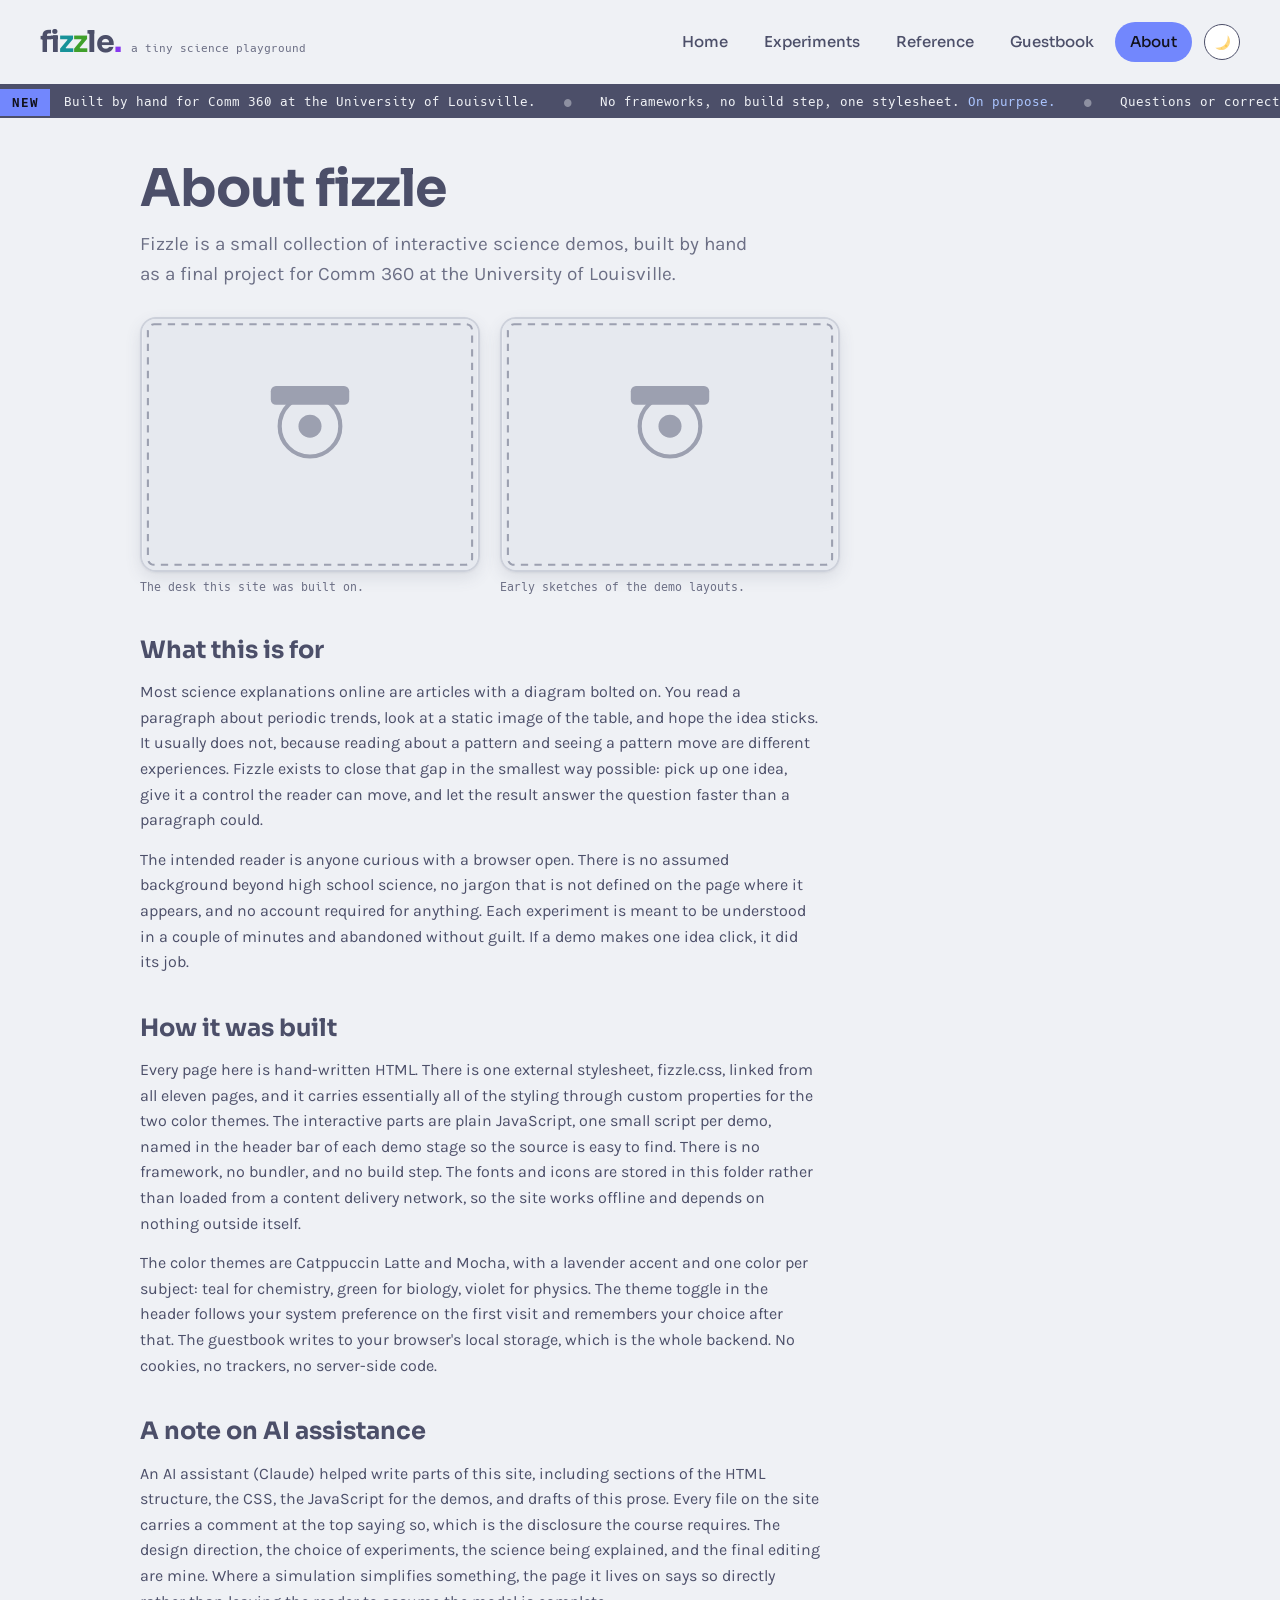
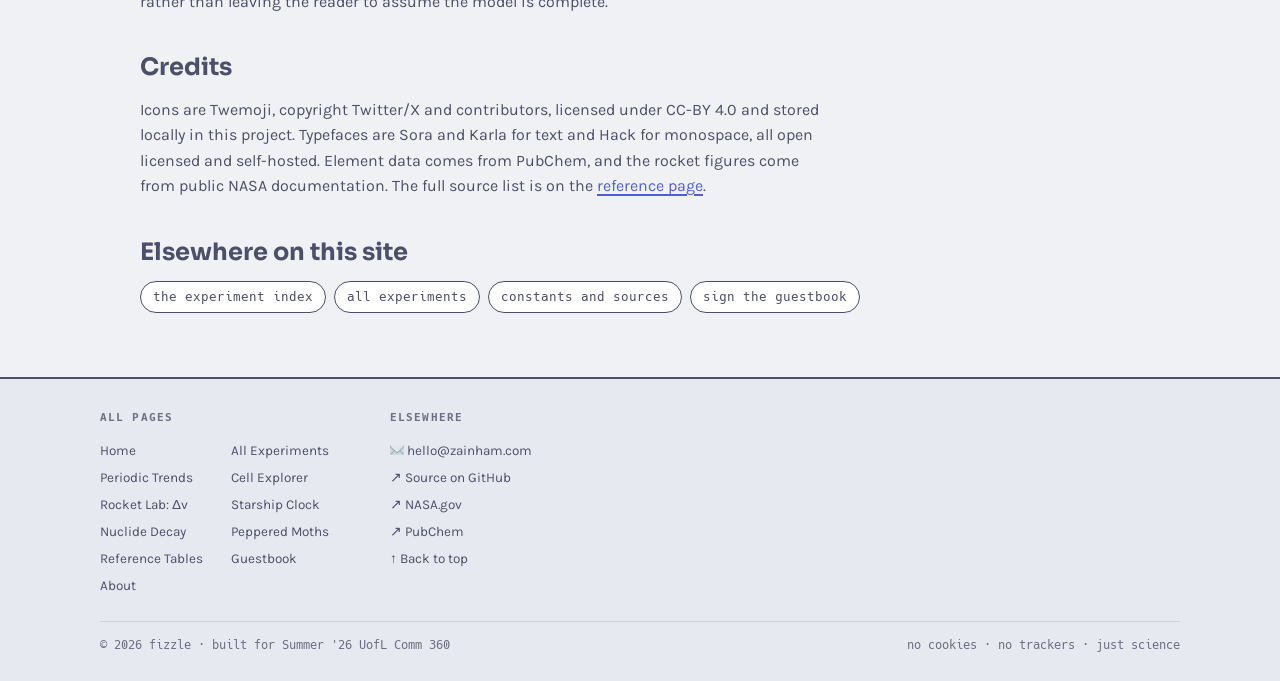
==== commit 86233316: "chore: drop the footer badges and retitle the sitemap The footer is two columns on every page now. T" ====
--- a/about.html
+++ b/about.html
@@ -65,7 +65,7 @@
     <p>The intended reader is anyone curious with a browser open. There is no assumed background beyond high school science, no jargon that is not defined on the page where it appears, and no account required for anything. Each experiment is meant to be understood in a couple of minutes and abandoned without guilt. If a demo makes one idea click, it did its job.</p>
 
     <h2>How it was built</h2>
-    <p>Every page here is hand-written HTML. There is one external stylesheet, fizzle.css, linked from all ten pages, and it carries essentially all of the styling through custom properties for the two color themes. The interactive parts are plain JavaScript, one small script per demo, named in the header bar of each demo stage so the source is easy to find. There is no framework, no bundler, and no build step. The fonts and icons are stored in this folder rather than loaded from a content delivery network, so the site works offline and depends on nothing outside itself.</p>
+    <p>Every page here is hand-written HTML. There is one external stylesheet, fizzle.css, linked from all eleven pages, and it carries essentially all of the styling through custom properties for the two color themes. The interactive parts are plain JavaScript, one small script per demo, named in the header bar of each demo stage so the source is easy to find. There is no framework, no bundler, and no build step. The fonts and icons are stored in this folder rather than loaded from a content delivery network, so the site works offline and depends on nothing outside itself.</p>
     <p>The color themes are Catppuccin Latte and Mocha, with a lavender accent and one color per subject: teal for chemistry, green for biology, violet for physics. The theme toggle in the header follows your system preference on the first visit and remembers your choice after that. The guestbook writes to your browser's local storage, which is the whole backend. No cookies, no trackers, no server-side code.</p>
 
     <h2>A note on AI assistance</h2>
@@ -87,7 +87,7 @@
 <footer class="fz-foot">
   <div class="cols">
     <div>
-      <h2>All 11 pages</h2>
+      <h2>All pages</h2>
       <ul class="fz-sitemap">
         <li><a href="index.html">Home</a></li>
         <li><a href="experiments.html">All Experiments</a></li>
@@ -112,18 +112,9 @@
         <li><a href="#top">&#8593; Back to top</a></li>
       </ul>
     </div>
-    <div>
-      <h2>Built with</h2>
-      <ul class="fz-badges">
-        <li><img src="images/badge-1.svg" alt="Badge: HTML written by hand" width="88" height="31"></li>
-        <li><img src="images/badge-2.svg" alt="Badge: CSS, one file, no build" width="88" height="31"></li>
-        <li><img src="images/badge-3.svg" alt="Badge: powered by science" width="88" height="31"></li>
-        <li><img src="images/badge-4.svg" alt="Badge: cookies zero, trackers zero" width="88" height="31"></li>
-      </ul>
-    </div>
   </div>
   <div class="base">
-    <span>&copy; 2026 fizzle &middot; built by hand for Comm 360</span>
+    <span>&copy; 2026 fizzle &middot; built for Summer '26 UofL Comm 360</span>
     <span>no cookies &middot; no trackers &middot; just science</span>
   </div>
 </footer>
--- a/fizzle.css
+++ b/fizzle.css
@@ -231,13 +231,23 @@
 /* ---------- cells: the 3D viewer ---------- */
 .cx-wrap{display:grid;grid-template-columns:minmax(0,1fr) 224px;gap:22px;align-items:start}
 .cx-stage{min-width:0}
-.cx-viewport{position:relative;aspect-ratio:4/3;border:1.5px solid var(--line);border-radius:12px;overflow:hidden;background:var(--base)}
-.cx-viewport canvas{position:absolute;inset:0;display:block;cursor:grab;touch-action:pan-y;outline:none;border-radius:11px}
+/* The chamber is pinned dark in both themes. Organelle colours are fixed and
+   carry meaning: a mitochondrion is orange in either theme, and the legend
+   swatch beside its name is that same orange. The renderer shades and hazes
+   those colours against a dark backdrop, so a white stage would break the
+   shading and flatten the depth cue. Renderer.setTheme(bg, haze) exists if a
+   themed chamber is ever wanted; the cytoplasm fills are dark-only today. */
+.cx-viewport{position:relative;aspect-ratio:4/3;border:1.5px solid #2d2d40;border-radius:12px;overflow:hidden;background:radial-gradient(125% 100% at 50% -10%,#1c1c2c 0%,#131320 58%,#0b0b12 100%);box-shadow:inset 0 1px 0 rgba(255,255,255,.05)}
+/* graph-paper dots behind the model, and a vignette in front of it */
+.cx-viewport::before{content:"";position:absolute;inset:0;z-index:0;pointer-events:none;background-image:radial-gradient(rgba(180,190,254,.13) 1px,transparent 1px);background-size:27px 27px;background-position:14px 14px}
+.cx-viewport::after{content:"";position:absolute;inset:0;z-index:3;pointer-events:none;border-radius:11px;background:radial-gradient(115% 88% at 50% 46%,transparent 52%,rgba(5,5,10,.46) 100%)}
+.cx-viewport canvas{position:absolute;inset:0;z-index:1;display:block;cursor:grab;touch-action:pan-y;outline:none;border-radius:11px}
 .cx-viewport canvas.grabbing{cursor:grabbing}
 .cx-viewport canvas:focus-visible{outline:2.5px solid var(--link);outline-offset:-4px}
-.cx-hud{position:absolute;right:10px;top:10px;display:flex;flex-direction:column;gap:6px}
-.cx-hudbtn{width:32px;height:32px;padding:0;border:1.5px solid var(--border);border-radius:9px;background:var(--card);color:var(--text);font-family:var(--font-display);font-size:15px;line-height:1;cursor:pointer;display:flex;align-items:center;justify-content:center;opacity:.92;box-shadow:var(--shadow-soft)}
-.cx-hudbtn:hover{background:var(--lav-soft);opacity:1}
+/* the HUD sits on the dark chamber, so it is styled against it, not the page */
+.cx-hud{position:absolute;right:10px;top:10px;z-index:4;display:flex;flex-direction:column;gap:6px}
+.cx-hudbtn{width:32px;height:32px;padding:0;border:1.5px solid rgba(205,214,244,.2);border-radius:9px;background:rgba(14,14,22,.74);color:#cdd6f4;font-family:var(--font-display);font-size:15px;line-height:1;cursor:pointer;display:flex;align-items:center;justify-content:center}
+.cx-hudbtn:hover{background:rgba(166,227,161,.2);border-color:var(--bio);color:#fff}
 .cx-hudbtn.on{background:var(--bio);border-color:var(--bio);color:var(--accent-contrast)}
 .cx-hint{font-family:var(--font-mono);font-size:11px;color:var(--subtext);margin:9px 0 0;text-align:center}
 .cx-side{min-width:0}
@@ -246,6 +256,12 @@
 .cx-list button .sw{width:11px;height:11px;border-radius:3px;border:1px solid var(--border);flex:none}
 .cx-list button:hover{border-color:var(--bio);background:var(--bio-soft)}
 .cx-list button.on{border-color:var(--bio);background:var(--bio-soft);font-weight:700;box-shadow:inset 3px 0 0 var(--bio)}
+/* the viewer sets --pick to the selected part's colour and clears it on a cell
+   switch, so the fallback keeps the border while nothing is selected */
+#cx-read{border-left:4px solid var(--pick,var(--bio))}
+/* .cx-list button.on already gets an inset bar above; this only rings the
+   swatch so the colour stays legible against the tinted row */
+.cx-list button.on .sw{box-shadow:0 0 0 2px var(--card),0 0 0 3.5px var(--bio)}
 @media (max-width:900px){
   .cx-wrap{grid-template-columns:1fr}
   .cx-viewport{aspect-ratio:1/1}
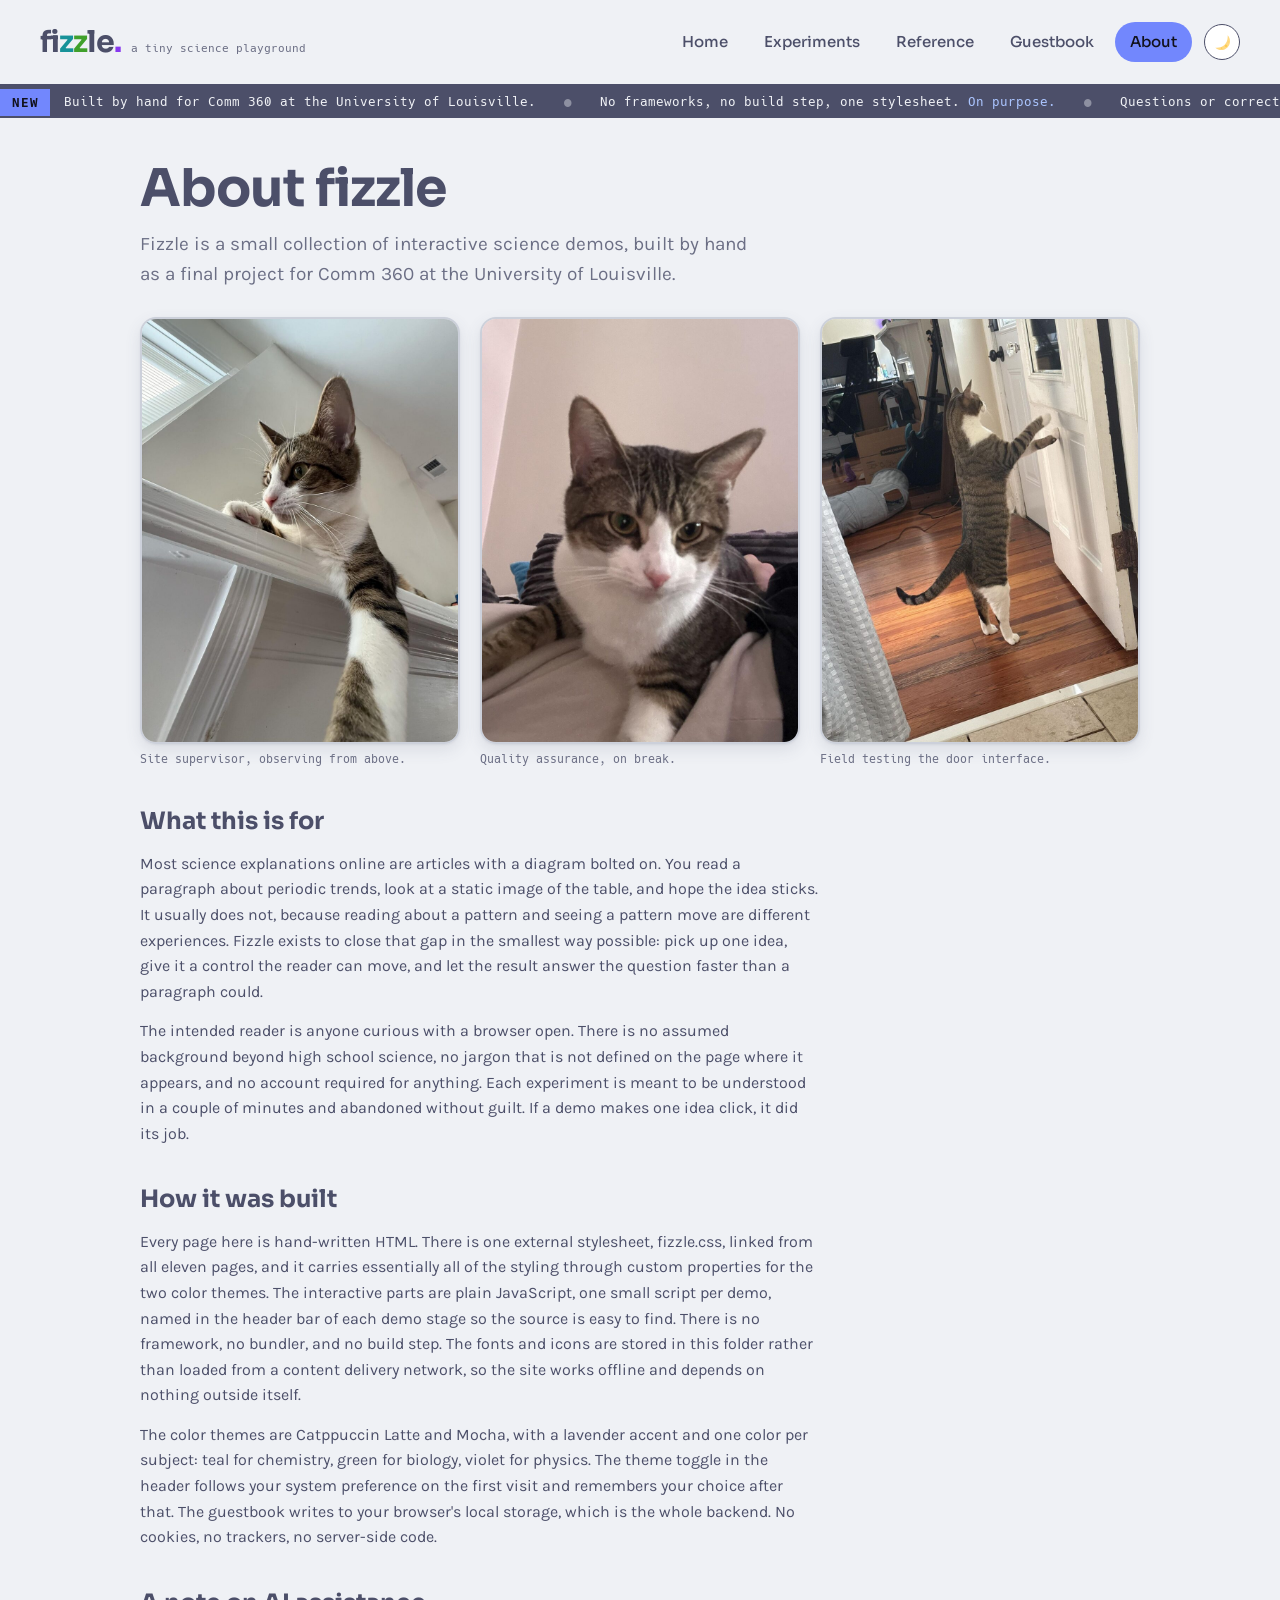
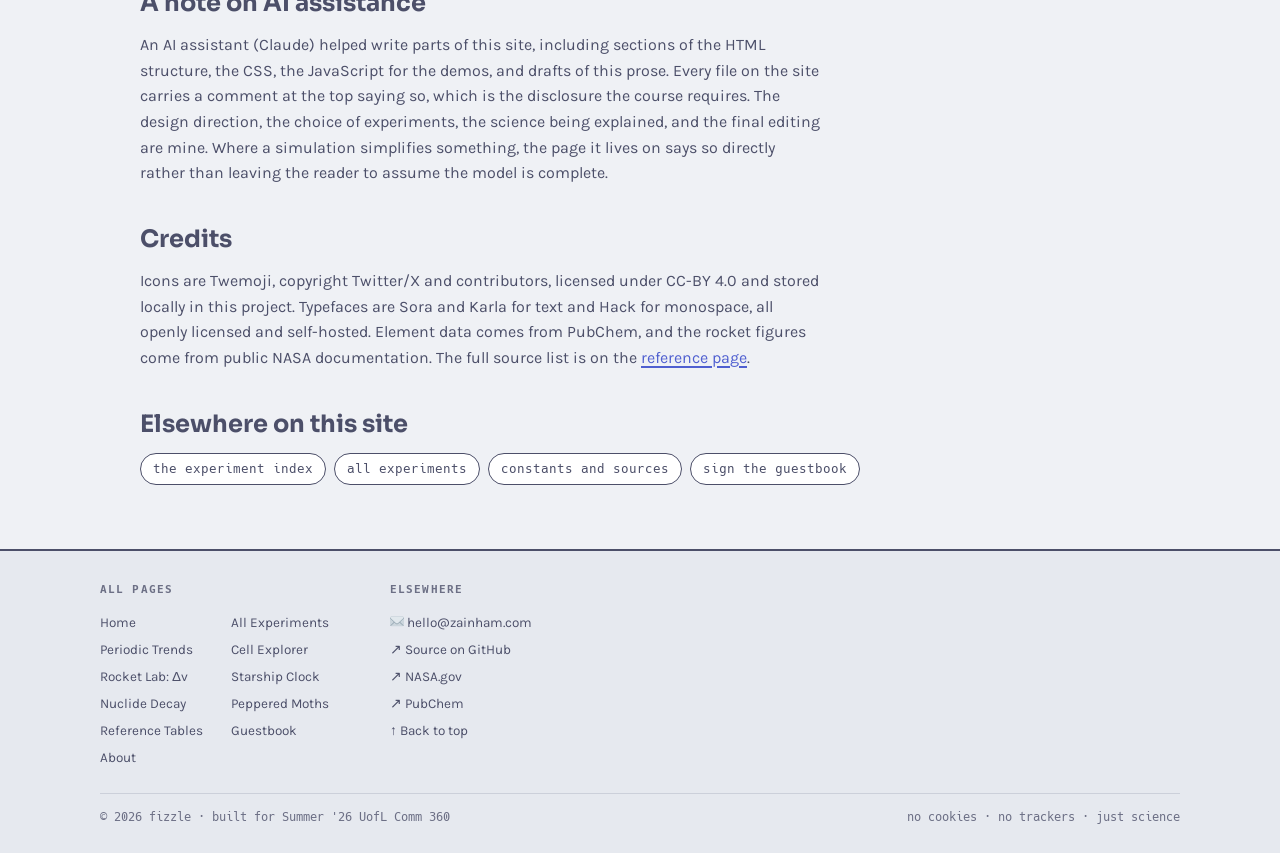
==== commit 5faa080e: "feat: replace about placeholders with cat photos Three resized photos with stripped metadata replace" ====
--- a/about.html
+++ b/about.html
@@ -50,12 +50,16 @@
 
   <div class="fz-photos">
     <figure>
-      <img src="images/about-photo-1.svg" alt="The desk where this site was built" width="340" height="255">
-      <figcaption>The desk this site was built on.</figcaption>
+      <img src="images/cat-ledge.jpg" alt="A tabby and white cat peering down from a ledge above a doorway" width="900" height="1200">
+      <figcaption>Site supervisor, observing from above.</figcaption>
     </figure>
     <figure>
-      <img src="images/about-photo-2.svg" alt="Early sketches of the demo page layouts" width="340" height="255">
-      <figcaption>Early sketches of the demo layouts.</figcaption>
+      <img src="images/cat-couch.jpg" alt="A tabby and white cat lying on a blanket, looking at the camera" width="900" height="1400">
+      <figcaption>Quality assurance, on break.</figcaption>
+    </figure>
+    <figure>
+      <img src="images/cat-door.jpg" alt="A tabby and white cat standing on its hind legs, pawing at a door" width="900" height="1200">
+      <figcaption>Field testing the door interface.</figcaption>
     </figure>
   </div>
 
@@ -72,7 +76,7 @@
     <p>An AI assistant (Claude) helped write parts of this site, including sections of the HTML structure, the CSS, the JavaScript for the demos, and drafts of this prose. Every file on the site carries a comment at the top saying so, which is the disclosure the course requires. The design direction, the choice of experiments, the science being explained, and the final editing are mine. Where a simulation simplifies something, the page it lives on says so directly rather than leaving the reader to assume the model is complete.</p>
 
     <h2>Credits</h2>
-    <p>Icons are Twemoji, copyright Twitter/X and contributors, licensed under CC-BY 4.0 and stored locally in this project. Typefaces are Sora and Karla for text and Hack for monospace, all open licensed and self-hosted. Element data comes from PubChem, and the rocket figures come from public NASA documentation. The full source list is on the <a href="reference.html">reference page</a>.</p>
+    <p>Icons are Twemoji, copyright Twitter/X and contributors, licensed under CC-BY 4.0 and stored locally in this project. Typefaces are Sora and Karla for text and Hack for monospace, all openly licensed and self-hosted. Element data comes from PubChem, and the rocket figures come from public NASA documentation. The full source list is on the <a href="reference.html">reference page</a>.</p>
 
     <h2>Elsewhere on this site</h2>
     <ul class="fz-related">
--- a/fizzle.css
+++ b/fizzle.css
@@ -104,7 +104,10 @@
 /* ---------- ticker ---------- */
 .fz-ticker{display:flex;align-items:center;background:var(--inv-bg);color:var(--inv-text);font-family:var(--font-mono);font-size:12.5px;overflow:hidden}
 .fz-ticker .flag{background:var(--lavender);color:var(--accent-contrast);font-weight:700;padding:6px 12px;flex:none;letter-spacing:.06em;z-index:1;border:0;font-family:var(--font-mono);font-size:12.5px;cursor:pointer}
+/* The hover fill is light in the dark theme and dark in the light theme, so the
+   ink has to flip with it. One ink for both measured 1.5:1 in dark. */
 .fz-ticker .flag:hover{background:var(--link-hover);color:#ffffff}
+body.dark .fz-ticker .flag:hover{color:var(--accent-contrast)}
 .fz-ticker.paused .track{animation-play-state:paused}
 .fz-ticker .lane{flex:1;overflow:hidden}
 .fz-ticker .track{display:inline-flex;white-space:nowrap;padding:6px 0;animation:fz-marquee 40s linear infinite}
@@ -231,10 +234,10 @@
 /* ---------- cells: the 3D viewer ---------- */
 .cx-wrap{display:grid;grid-template-columns:minmax(0,1fr) 224px;gap:22px;align-items:start}
 .cx-stage{min-width:0}
-/* The chamber is pinned dark in both themes. Organelle colours are fixed and
+/* The chamber is pinned dark in both themes. Organelle colors are fixed and
    carry meaning: a mitochondrion is orange in either theme, and the legend
    swatch beside its name is that same orange. The renderer shades and hazes
-   those colours against a dark backdrop, so a white stage would break the
+   those colors against a dark backdrop, so a white stage would break the
    shading and flatten the depth cue. Renderer.setTheme(bg, haze) exists if a
    themed chamber is ever wanted; the cytoplasm fills are dark-only today. */
 .cx-viewport{position:relative;aspect-ratio:4/3;border:1.5px solid #2d2d40;border-radius:12px;overflow:hidden;background:radial-gradient(125% 100% at 50% -10%,#1c1c2c 0%,#131320 58%,#0b0b12 100%);box-shadow:inset 0 1px 0 rgba(255,255,255,.05)}
@@ -250,17 +253,25 @@
 .cx-hudbtn:hover{background:rgba(166,227,161,.2);border-color:var(--bio);color:#fff}
 .cx-hudbtn.on{background:var(--bio);border-color:var(--bio);color:var(--accent-contrast)}
 .cx-hint{font-family:var(--font-mono);font-size:11px;color:var(--subtext);margin:9px 0 0;text-align:center}
+/* chamber furniture: kind badge, scale chip, and the hover tip. The viewer
+   builds these; like the HUD they sit on the dark chamber, so their colors are
+   fixed against it rather than themed. */
+.cx-kind{position:absolute;left:10px;top:10px;z-index:4;font-family:var(--font-mono);font-size:9.5px;font-weight:700;letter-spacing:.14em;text-transform:uppercase;color:#a6adc8;background:rgba(14,14,22,.74);border:1.5px solid rgba(205,214,244,.2);border-radius:99px;padding:4px 11px;pointer-events:none}
+.cx-scale{position:absolute;left:10px;bottom:10px;z-index:4;font-family:var(--font-mono);font-size:10.5px;color:#a6adc8;background:rgba(14,14,22,.74);border:1.5px solid rgba(205,214,244,.2);border-radius:7px;padding:3px 9px;pointer-events:none}
+.cx-tip{position:absolute;z-index:5;display:flex;align-items:center;gap:7px;font-family:var(--font-mono);font-size:11.5px;color:#cdd6f4;background:rgba(14,14,22,.88);border:1.5px solid rgba(205,214,244,.25);border-radius:8px;padding:5px 10px;pointer-events:none;white-space:nowrap}
+.cx-tip[hidden]{display:none}
+.cx-tip .sw{width:10px;height:10px;border-radius:3px;flex:none}
 .cx-side{min-width:0}
 .cx-list{display:flex;flex-direction:column;gap:5px;list-style:none;margin:0;padding:0}
 .cx-list button{width:100%;display:flex;align-items:center;gap:9px;font-family:var(--font-mono);font-size:12px;line-height:1.3;text-align:left;border:1.5px solid var(--line);background:var(--card);color:var(--text);border-radius:9px;padding:8px 10px;cursor:pointer}
 .cx-list button .sw{width:11px;height:11px;border-radius:3px;border:1px solid var(--border);flex:none}
 .cx-list button:hover{border-color:var(--bio);background:var(--bio-soft)}
 .cx-list button.on{border-color:var(--bio);background:var(--bio-soft);font-weight:700;box-shadow:inset 3px 0 0 var(--bio)}
-/* the viewer sets --pick to the selected part's colour and clears it on a cell
+/* the viewer sets --pick to the selected part's color and clears it on a cell
    switch, so the fallback keeps the border while nothing is selected */
 #cx-read{border-left:4px solid var(--pick,var(--bio))}
 /* .cx-list button.on already gets an inset bar above; this only rings the
-   swatch so the colour stays legible against the tinted row */
+   swatch so the color stays legible against the tinted row */
 .cx-list button.on .sw{box-shadow:0 0 0 2px var(--card),0 0 0 3.5px var(--bio)}
 @media (max-width:900px){
   .cx-wrap{grid-template-columns:1fr}
@@ -291,8 +302,7 @@
 .rk-meter{margin-top:26px;padding-top:20px;border-top:1.5px dashed var(--line)}
 .rk-eq{margin:0 0 12px;font-family:var(--font-mono);font-size:13px;color:var(--subtext);overflow-x:auto;white-space:nowrap;padding-bottom:2px}
 .rk-eq .v{color:var(--text);background:var(--phys-soft);border-radius:4px;padding:1px 5px}
-.rk-eq .out{color:var(--accent-contrast);background:var(--phys);border-radius:4px;padding:1px 6px;font-weight:700}
-body.dark .rk-eq .out{color:var(--phys-contrast)}
+.rk-eq .out{color:var(--phys-contrast);background:var(--phys);border-radius:4px;padding:1px 6px;font-weight:700}
 .rk-track{position:relative;height:30px;border:2px solid var(--border);border-radius:8px;background:var(--base);overflow:hidden}
 .rk-track .zone{position:absolute;top:0;bottom:0;display:block}
 .rk-track .zone.fall{left:0;width:var(--orbit,67%);background:var(--base)}
@@ -424,14 +434,12 @@
 /* ---------- about ---------- */
 .fz-photos{display:flex;gap:20px;flex-wrap:wrap;margin:20px 0}
 .fz-photos figure{margin:0;flex:1 1 260px;max-width:340px}
-.fz-photos img{width:100%;border:2px solid var(--line);border-radius:var(--radius);box-shadow:var(--shadow-soft);display:block}
+.fz-photos img{width:100%;height:auto;aspect-ratio:3/4;object-fit:cover;border:2px solid var(--line);border-radius:var(--radius);box-shadow:var(--shadow-soft);display:block}
 .fz-photos figcaption{font-family:var(--font-mono);font-size:11.5px;color:var(--subtext);margin-top:6px}
 
 /* ---------- footer ---------- */
 .fz-foot{border-top:2px solid var(--border);background:var(--mantle);padding:30px 40px 26px;margin-top:auto}
 .fz-foot .cols{display:flex;gap:56px;justify-content:flex-start;flex-wrap:wrap;max-width:1080px;margin:0 auto}
-.fz-badges{display:grid;grid-template-columns:repeat(2,88px);gap:8px;list-style:none;margin:0;padding:0;line-height:0}
-.fz-badges img{display:block;border-radius:3px}
 .fz-foot h2{font-family:var(--font-mono);font-size:11px;letter-spacing:.1em;text-transform:uppercase;color:var(--subtext);margin:0 0 10px;font-weight:700}
 .fz-foot ul{list-style:none;margin:0;padding:0;font-size:13.5px;line-height:2}
 .fz-foot ul a{color:var(--text);text-decoration:none}
